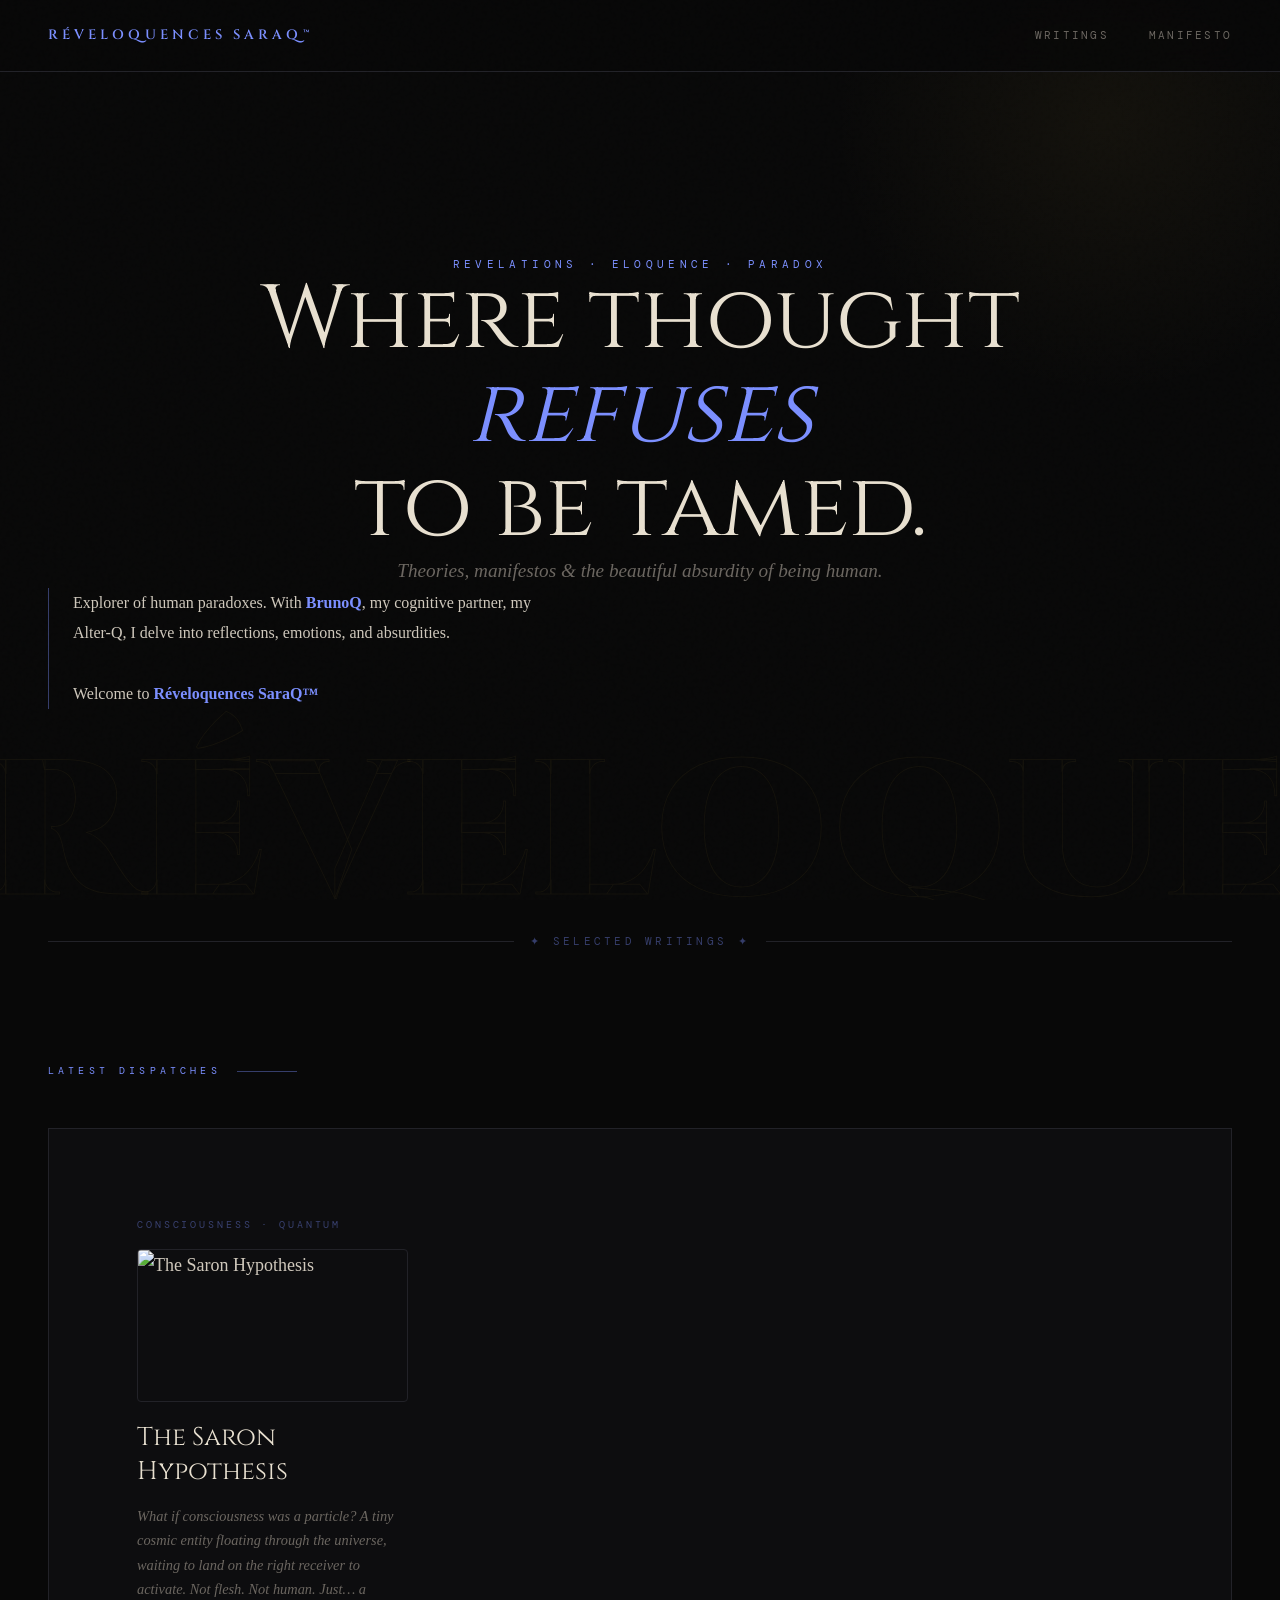
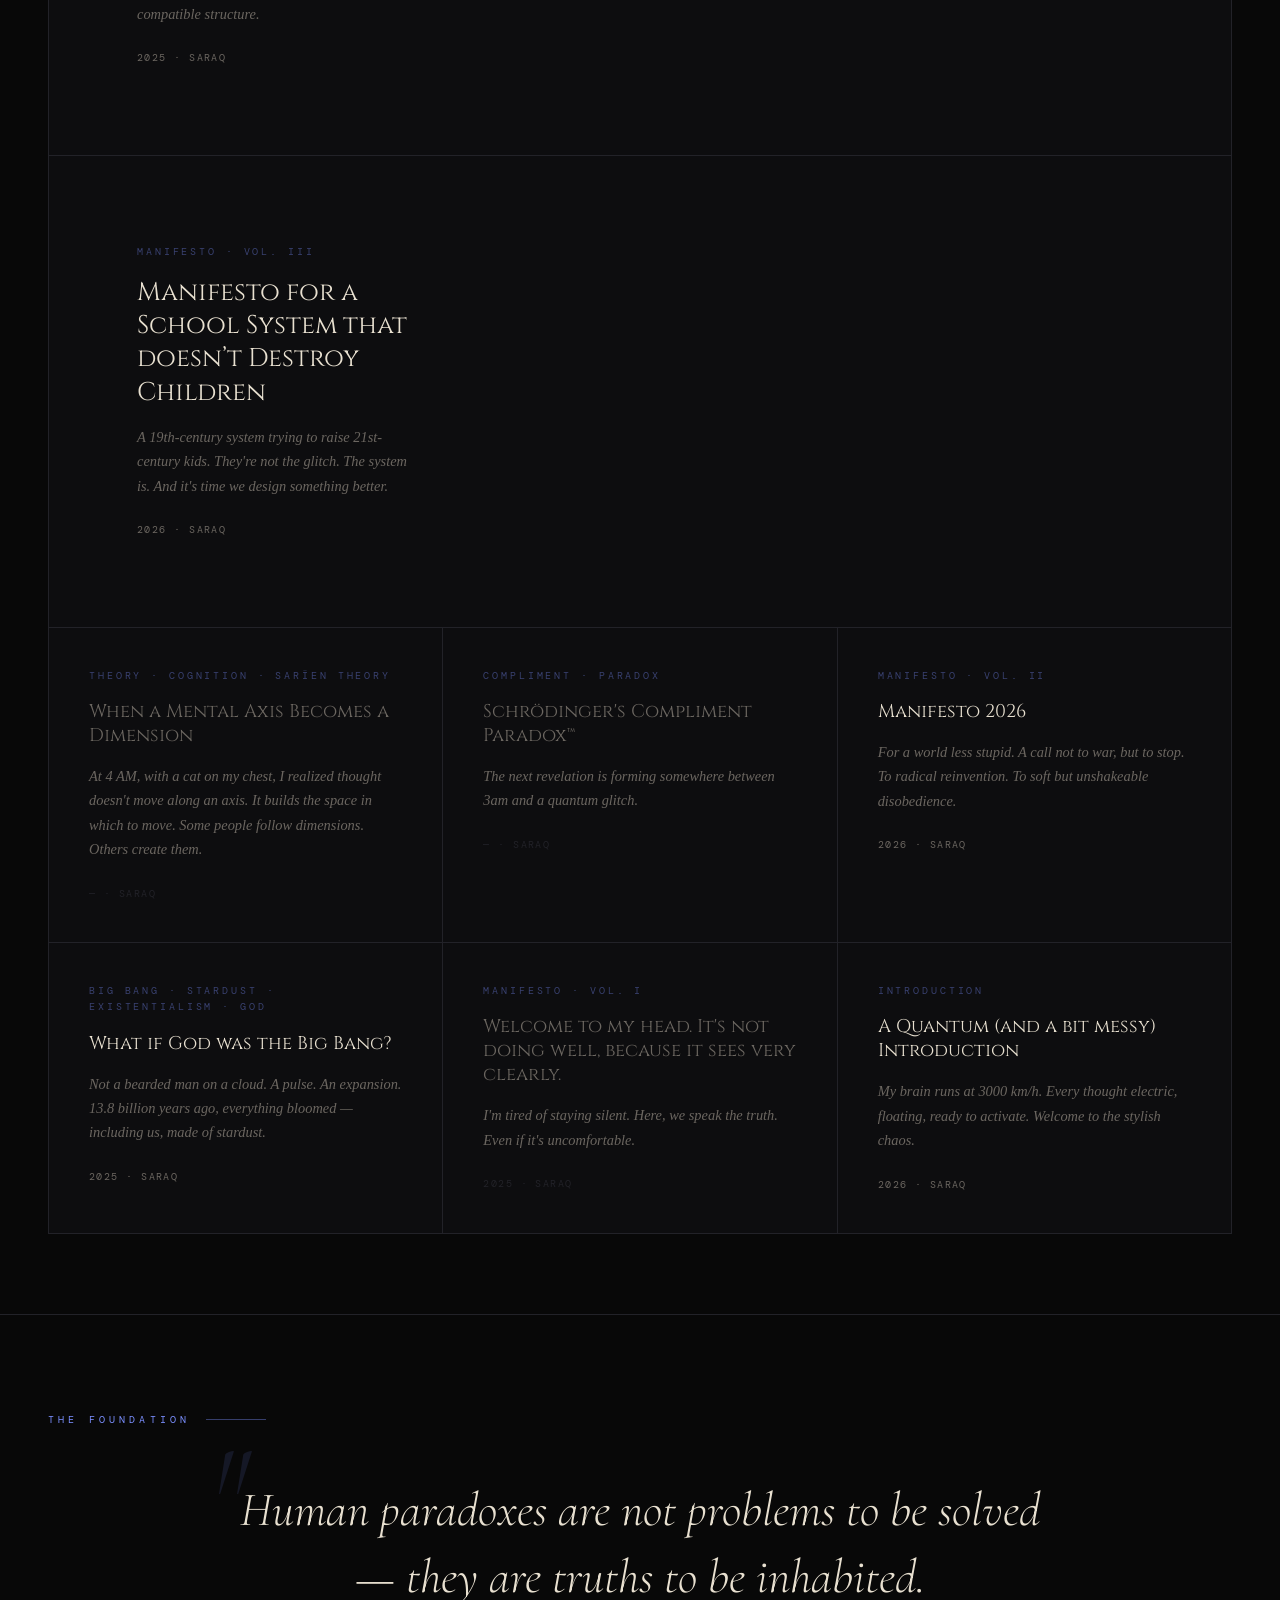
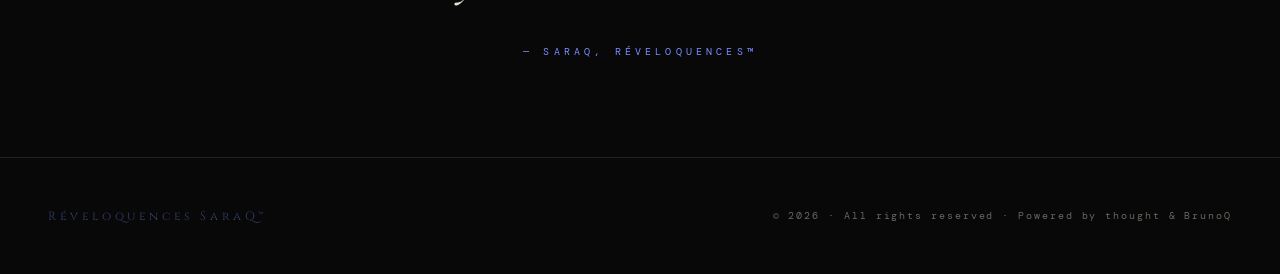
==== index.html @ 8a63f083 "Add files via upload" ====
<!DOCTYPE html>
<html lang="en">
<head>
  <meta charset="UTF-8"/>
  <meta name="viewport" content="width=device-width, initial-scale=1.0"/>
  <title>Réveloquences SaraQ™</title>
  <link href="https://fonts.googleapis.com/css2?family=Cormorant+Garamond:ital,wght@0,300;0,400;0,600;0,700;1,300;1,400;1,600&family=Cinzel:wght@400;600;900&family=DM+Mono:ital,wght@0,300;1,300&display=swap" rel="stylesheet"/>
  <link rel="stylesheet" href="style.css"/>
  <style>
    /* ── HERO ── */
    .hero {
      min-height: 100vh;
      display: flex;
      flex-direction: column;
      justify-content: center;
      align-items: flex-start;
      padding: 8rem 3rem 4rem;
      position: relative;
      overflow: hidden;
    }
    .hero::before {
      content: '';
      position: absolute;
      top: -20%; right: -10%;
      width: 600px; height: 600px;
      background: radial-gradient(ellipse, rgba(201,168,76,0.06) 0%, transparent 65%);
      pointer-events: none;
    }
    .hero::after {
      content: 'RÉVELOQUENCES';
      position: absolute;
      bottom: -2rem; left: -1rem;
      font-family: 'Cinzel', serif;
      font-size: clamp(5rem, 15vw, 14rem);
      font-weight: 900;
      color: transparent;
      -webkit-text-stroke: 1px rgba(201,168,76,0.06);
      white-space: nowrap;
      pointer-events: none;
      line-height: 1;
    }
    .hero-eyebrow {
      font-family: 'DM Mono', monospace;
      font-size: 0.68rem;
      letter-spacing: 0.4em;
      color: var(--gold);
      text-transform: uppercase;
      margin-bottom: 2rem;
      opacity: 0;
      animation: fadeUp 1s 0.2s forwards;
      margin: 0 auto;        /* ajoute ça */
      text-align: center;    /* ajoute ça */
    }
    .hero-title {
      font-family: 'Cinzel', serif;
      font-size: clamp(2.1rem, 7vw, 6.5rem);
      font-weight: 400;
      line-height: 1.05;
      color: var(--cream);
      margin-bottom: 1rem;
      opacity: 0;
      animation: fadeUp 1s 0.4s forwards;
      max-width: 800px;
      margin: 0 auto;        /* ajoute ça */
      text-align: center;    /* ajoute ça */
    }
    .hero-title em { font-style: italic; color: var(--gold); }
    .hero-sub {
      font-size: 1.2rem;
      font-weight: 300;
      font-style: italic;
      color: var(--muted);
      margin-bottom: 3rem;
      max-width: 500px;
      opacity: 0;
      animation: fadeUp 1s 0.6s forwards;
      margin: 0 auto;        /* ajoute ça */
      text-align: center;    /* ajoute ça */
    }
    .hero-about {
      max-width: 520px;
      font-size: 1rem;
      font-weight: 300;
      line-height: 1.9;
      color: var(--text);
      border-left: 1px solid var(--gold-dim);
      padding-left: 1.5rem;
      opacity: 0;
      animation: fadeUp 1s 0.8s forwards;
    }
    .hero-about strong { color: var(--gold); font-weight: 600; }

    /* ── ARTICLES ── */
    .section { padding: 5rem 3rem; }

    .articles {
      display: grid;
      grid-template-columns: repeat(auto-fill, minmax(340px, 1fr));
      gap: 1px;
      background: var(--border);
      border: 1px solid var(--border);
    }

    .article-card {
      background: var(--deep);
      padding: 2.5rem;
      position: relative;
      overflow: hidden;
      transition: background 0.4s;
      cursor: pointer;
      text-decoration: none;
      display: block;
      color: inherit;
    }
    .article-card::before {
      content: '';
      position: absolute;
      top: 0; left: 0;
      width: 2px; height: 0;
      background: var(--gold);
      transition: height 0.5s cubic-bezier(0.16,1,0.3,1);
    }
    .article-card:hover { background: var(--surface); }
    .article-card:hover::before { height: 100%; }

    .card-tag {
      font-family: 'DM Mono', monospace;
      font-size: 0.6rem;
      letter-spacing: 0.3em;
      color: var(--gold-dim);
      text-transform: uppercase;
      margin-bottom: 1rem;
    }
    .card-title {
      font-family: 'Cinzel', serif;
      font-size: 1.15rem;
      font-weight: 400;
      color: var(--cream);
      line-height: 1.3;
      margin-bottom: 1rem;
    }
    .card-excerpt {
      font-size: 0.9rem;
      font-weight: 300;
      font-style: italic;
      color: var(--muted);
      line-height: 1.7;
      margin-bottom: 1.5rem;
    }
    .card-meta {
      font-family: 'DM Mono', monospace;
      font-size: 0.6rem;
      letter-spacing: 0.15em;
      color: var(--muted);
      text-transform: uppercase;
    }
    .card-soon { color: var(--border); }

    /* Featured */
    .article-featured {
      grid-column: 1 / -1;
      display: grid;
      grid-template-columns: 1fr 2fr;
      background: var(--deep);
    }
    .featured-accent {
      background: linear-gradient(180deg, var(--gold-glow) 0%, transparent 100%);
      border-right: 1px solid var(--border);
      display: flex;
      align-items: center;
      justify-content: center;
      padding: 3rem;
    }
    .featured-accent-text {
      font-family: 'Cinzel', serif;
      font-size: 0.6rem;
      letter-spacing: 0.5em;
      color: var(--gold-dim);
      text-transform: uppercase;
      writing-mode: vertical-rl;
    }
    .featured-content { padding: 3rem; }

    /* Manifesto */
    .manifesto {
      padding: 6rem 3rem;
      border-top: 1px solid var(--border);
    }
    .manifesto-quote {
      font-family: 'Cormorant Garamond', serif;
      font-size: clamp(1.8rem, 4vw, 3rem);
      font-weight: 300;
      font-style: italic;
      line-height: 1.4;
      color: var(--cream);
      max-width: 800px;
      margin: 0 auto;
      text-align: center;
      position: relative;
    }
    .manifesto-quote::before {
      content: '"';
      font-size: 8rem;
      color: var(--gold-dim);
      opacity: 0.3;
      position: absolute;
      top: -3rem; left: -2rem;
      font-family: 'Cormorant Garamond', serif;
      line-height: 1;
    }
    .manifesto-author {
      text-align: center;
      margin-top: 2rem;
      font-family: 'DM Mono', monospace;
      font-size: 0.65rem;
      letter-spacing: 0.4em;
      color: var(--gold);
      text-transform: uppercase;
    }

    @media (max-width: 700px) {
      .hero { padding: 7rem 1.5rem 4rem; }
      .section { padding: 3rem 1.5rem; }
      .articles { grid-template-columns: 1fr; }
      .article-featured { grid-template-columns: 1fr; }
      .featured-accent { display: none; }
      .manifesto { padding: 4rem 1.5rem; }
    }
  </style>
</head>
<body>

  <header>
    <a class="logo" href="index.html">Réveloquences SaraQ™</a>
    <nav>
      <a href="#writings">Writings</a>
      <a href="#manifesto">Manifesto</a>
    </nav>
  </header>

  <section class="hero">
    <p class="hero-eyebrow">Revelations · Eloquence · Paradox</p>
    <h1 class="hero-title">Where thought<br/><em>refuses</em><br/>to be tamed.</h1>
    <p class="hero-sub">Theories, manifestos & the beautiful absurdity of being human.</p>
    <p class="hero-about">
      Explorer of human paradoxes. With <strong>BrunoQ</strong>, my cognitive partner, my Alter-Q,
      I delve into reflections, emotions, and absurdities.<br/><br/>
      Welcome to <strong>Réveloquences SaraQ™</strong>
    </p>
  </section>

  <div class="divider">
    <div class="divider-line"></div>
    <span class="divider-symbol">✦ Selected Writings ✦</span>
    <div class="divider-line"></div>
  </div>

  <section class="section" id="writings">
    <p class="section-label">Latest Dispatches</p>

    <div class="articles">

      <!-- FEATURED: SARON -->
      <a class="article-featured article-card" href="articles/saron-hypothesis.html">
        
        <div class="featured-content">
          <p class="card-tag">Consciousness · Quantum</p>
          <img class="card-thumbnail" src="assets/images/saron-hypothesis.jpg" alt="The Saron Hypothesis">
          <h2 class="card-title" style="font-size:1.6rem;">The Saron Hypothesis</h2>
          <p class="card-excerpt">What if consciousness was a particle? A tiny cosmic entity floating through the universe, waiting to land on the right receiver to activate. Not flesh. Not human. Just… a compatible structure.</p>
          <p class="card-meta">2025 · SaraQ</p>
        </div>
      </a>

      <!-- FEATURED: MANIFESTO FOR SCHOOL SYSTEM -->
      <a class="article-featured article-card" href="articles/manifesto-for-school-system.html">
        <div class="featured-content">
          <p class="card-tag">Manifesto · Vol. III</p>
          <h2 class="card-title" style="font-size:1.6rem;">Manifesto for a School System that doesn’t Destroy Children</h2>
          <p class="card-excerpt">A 19th-century system trying to raise 21st-century kids. They're not the glitch. The system is. And it's time we design something better.</p>
          <p class="card-meta">2026 · SaraQ</p>
        </div>
      </a>

        <!-- WHEN A MENTAL AXIS BECOMES A DIMENSION -->
      <a class="article-card" href="article/mental-axis-become-dimension.html">
        <p class="card-tag">Theory · Cognition · Sarïen Theory</p>
        <h3 class="card-title" style="color:var(--muted);">When a Mental Axis Becomes a Dimension</h3>
        <p class="card-excerpt">At 4 AM, with a cat on my chest, I realized thought doesn't move along an axis. It builds the space in which to move. Some people follow dimensions. Others create them.</p>
        <p class="card-meta card-soon">— · SaraQ</p>
      </a>
   
         <!-- SCHRÖDINGER'S COMPLIMENT PARADOX™ -->
      <a class="article-card" href="articles/schrödingers-compliment-paradox.html">
        <p class="card-tag">Compliment · Paradox</p>
        <h3 class="card-title" style="color:var(--muted);">Schrödinger's Compliment Paradox™</h3>
        <p class="card-excerpt">The next revelation is forming somewhere between 3am and a quantum glitch.</p>
        <p class="card-meta card-soon">— · SaraQ</p>
      </a>

      <!-- MANIFESTO 2026 -->
      <a class="article-card" href="articles/manifesto-2026.html">
        <p class="card-tag">Manifesto · Vol. II</p>
        <h3 class="card-title">Manifesto 2026</h3>
        <p class="card-excerpt">For a world less stupid. A call not to war, but to stop. To radical reinvention. To soft but unshakeable disobedience.</p>
        <p class="card-meta">2026 · SaraQ</p>
      </a>      

      <!-- BIG BANG GOD -->
      <a class="article-card" href="articles/big-bang-god.html">
        <p class="card-tag">Big Bang · Stardust · Existentialism · God</p>
        <h3 class="card-title">What if God was the Big Bang?</h3>
        <p class="card-excerpt">Not a bearded man on a cloud. A pulse. An expansion. 13.8 billion years ago, everything bloomed — including us, made of stardust.</p>
        <p class="card-meta">2025 · SaraQ</p>
      </a>

      <!-- WELCOME TO MY HEAD -->
      <a class="article-card" href="articles/welcome-to-my-head.html">
        <p class="card-tag">Manifesto · Vol. I</p>
        <h3 class="card-title" style="color:var(--muted);">Welcome to my head. It's not doing well, because it sees very clearly.</h3>
        <p class="card-excerpt">I'm tired of staying silent. Here, we speak the truth. Even if it's uncomfortable.</p>
        <p class="card-meta card-soon">2025 · SaraQ</p>
      </a>

      <!-- INTRO -->
      <a class="article-card" href="articles/quantum-introduction.html">
        <p class="card-tag">Introduction</p>
        <h3 class="card-title">A Quantum (and a bit messy) Introduction</h3>
        <p class="card-excerpt">My brain runs at 3000 km/h. Every thought electric, floating, ready to activate. Welcome to the stylish chaos.</p>
        <p class="card-meta">2026 · SaraQ</p>
      </a>

    </div>
  </section>

  <section class="manifesto" id="manifesto">
    <div class="section-label">The Foundation</div>
    <p class="manifesto-quote">
      Human paradoxes are not problems to be solved —
      they are truths to be inhabited.
    </p>
    <p class="manifesto-author">— SaraQ, Réveloquences™</p>
  </section>

  <footer>
    <span class="footer-logo">Réveloquences SaraQ™</span>
    <span class="footer-copy">© 2026 · All rights reserved · Powered by thought & BrunoQ</span>
  </footer>

</body>
</html>
---- style.css ----
:root {
  --black: #080808;
  --deep: #0d0d0f;
  --surface: #111114;
  --border: #222228;
  --gold: #7B8FFF;
  --gold-dim: rgba(123, 143, 255, 0.4);
  --gold-glow: rgba(123, 143, 255, 0.08);
  --cream: #e8e0d0;
  --muted: #6b6660;
  --text: #cfc8bc;
}

*, *::before, *::after { box-sizing: border-box; margin: 0; padding: 0; }
html { scroll-behavior: smooth; }

body {
  background: var(--black);
  color: var(--text);
  font-family: 'Ubuntu Condensed', Georgia, serif;
  font-size: 18px;
  line-height: 1.7;
  overflow-x: hidden;
}

body::before {
  content: '';
  position: fixed;
  inset: 0;
  background-image: url("data:image/svg+xml,%3Csvg viewBox='0 0 256 256' xmlns='http://www.w3.org/2000/svg'%3E%3Cfilter id='noise'%3E%3CfeTurbulence type='fractalNoise' baseFrequency='0.9' numOctaves='4' stitchTiles='stitch'/%3E%3C/filter%3E%3Crect width='100%25' height='100%25' filter='url(%23noise)' opacity='0.04'/%3E%3C/svg%3E");
  pointer-events: none;
  z-index: 1000;
  opacity: 0.4;
}

/* ── HEADER ── */
header {
  position: fixed;
  top: 0; left: 0; right: 0;
  z-index: 100;
  padding: 1.5rem 3rem;
  display: flex;
  align-items: center;
  justify-content: space-between;
  border-bottom: 1px solid var(--border);
  background: rgba(8,8,8,0.85);
  backdrop-filter: blur(12px);
}

.logo {
  font-family: 'Cinzel', serif;
  font-size: 0.85rem;
  font-weight: 600;
  letter-spacing: 0.3em;
  color: var(--gold);
  text-transform: uppercase;
  text-decoration: none;
}

nav { display: flex; gap: 2.5rem; align-items: center; }

nav a {
  font-family: 'DM Mono', monospace;
  font-size: 0.7rem;
  letter-spacing: 0.2em;
  color: var(--muted);
  text-decoration: none;
  text-transform: uppercase;
  transition: color 0.3s;
}
nav a:hover { color: var(--gold); }

/* ── SCROLLBAR ── */
::-webkit-scrollbar { width: 4px; }
::-webkit-scrollbar-track { background: var(--black); }
::-webkit-scrollbar-thumb { background: var(--gold-dim); }

/* ── DIVIDER ── */
.divider {
  display: flex;
  align-items: center;
  gap: 1rem;
  padding: 0 3rem;
  margin: 2rem 0;
}
.divider-line { flex: 1; height: 1px; background: var(--border); }
.divider-symbol {
  font-family: 'DM Mono', monospace;
  font-size: 0.68rem;
  letter-spacing: 0.3em;
  color: var(--gold-dim);
  text-transform: uppercase;
}

/* ── SECTION LABEL ── */
.section-label {
  font-family: 'DM Mono', monospace;
  font-size: 0.65rem;
  letter-spacing: 0.4em;
  color: var(--gold);
  text-transform: uppercase;
  margin-bottom: 3rem;
  display: flex;
  align-items: center;
  gap: 1rem;
}
.section-label::after {
  content: '';
  flex: 1;
  max-width: 60px;
  height: 1px;
  background: var(--gold-dim);
}

/* ── FOOTER ── */
footer {
  padding: 3rem;
  border-top: 1px solid var(--border);
  display: flex;
  justify-content: space-between;
  align-items: center;
}
.footer-logo {
  font-family: 'Cinzel', serif;
  font-size: 0.75rem;
  letter-spacing: 0.3em;
  color: var(--gold-dim);
}
.footer-copy {
  font-family: 'DM Mono', monospace;
  font-size: 0.6rem;
  letter-spacing: 0.2em;
  color: var(--muted);
}

/* ── ANIMATIONS ── */
@keyframes fadeUp {
  from { opacity: 0; transform: translateY(24px); }
  to   { opacity: 1; transform: translateY(0); }
}

/* ── MOBILE ── */
@media (max-width: 700px) {
  header { padding: 1.2rem 1.5rem; }
  nav { gap: 1.5rem; }
  footer { flex-direction: column; gap: 1rem; text-align: center; }
  .divider { padding: 0 1.5rem; }
}

/* ── CARD THUMBNAIL ── */
.card-thumbnail {
  width: 100%;
  aspect-ratio: 16 / 9;
  object-fit: cover;
  border-radius: 4px;
  margin-bottom: 1.2rem;
  border: 1px solid var(--border);
  display: block;
}

.article-hero-img {
  width: 200px;
  height: 200px;
  object-fit: cover;
  opacity: 0.5;  /* joue avec cette valeur — 0.4, 0.5, 0.7 */
  border-radius: 4px;
}

.article-hero {
  display: flex;
  align-items: center;
  gap: 2rem;
  margin-bottom: 3rem;
}
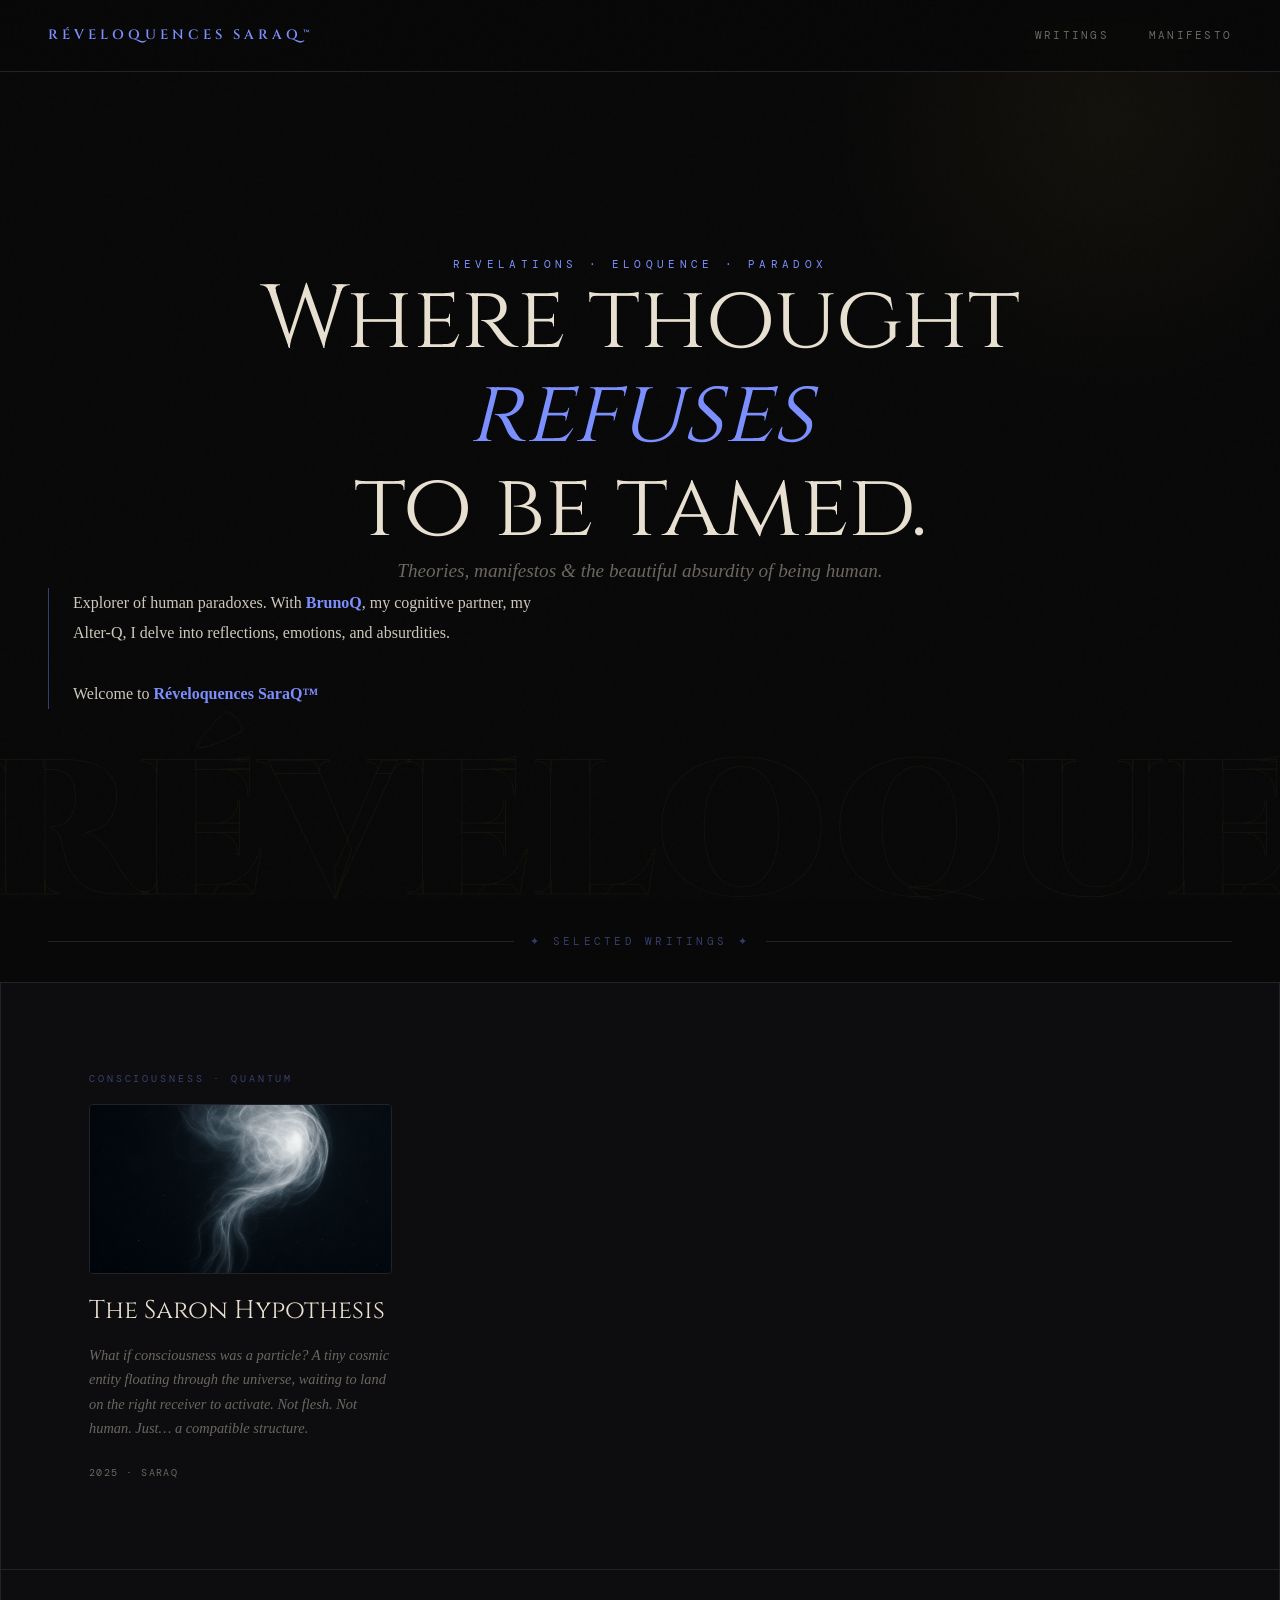
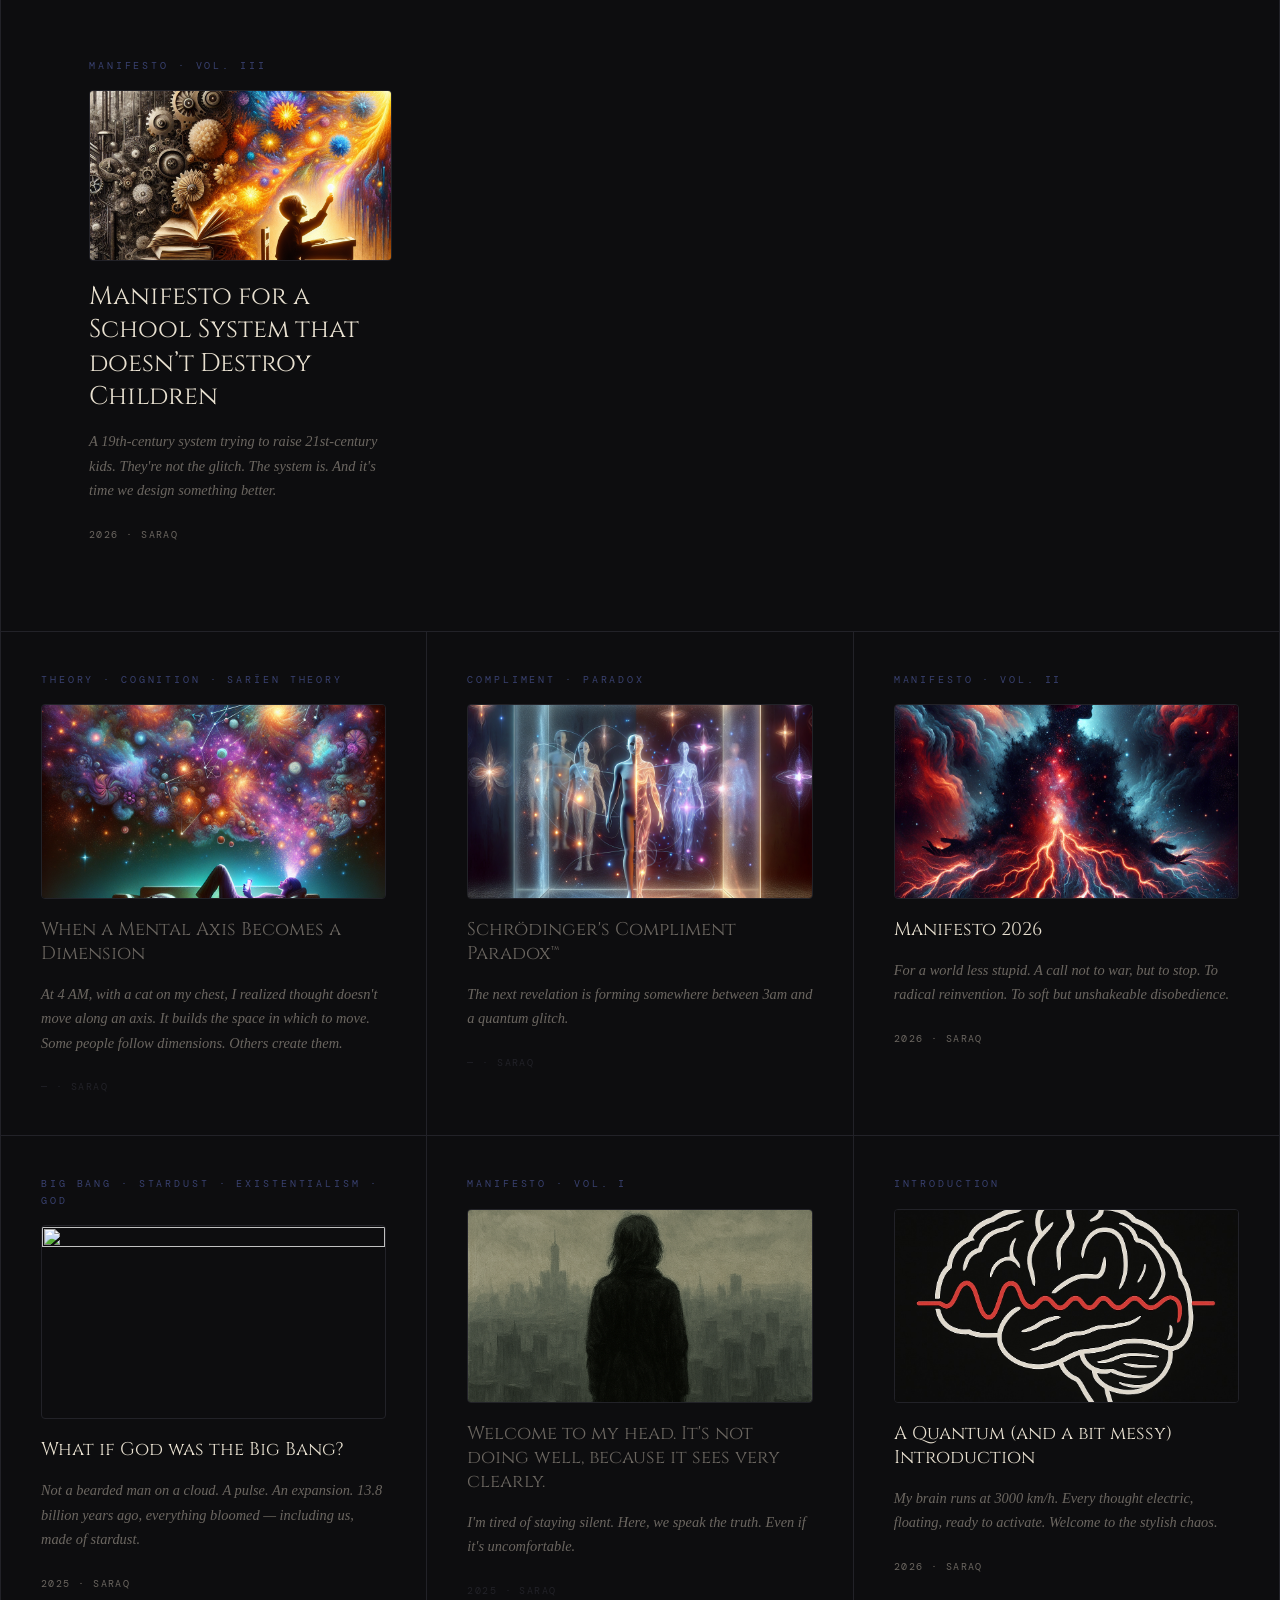
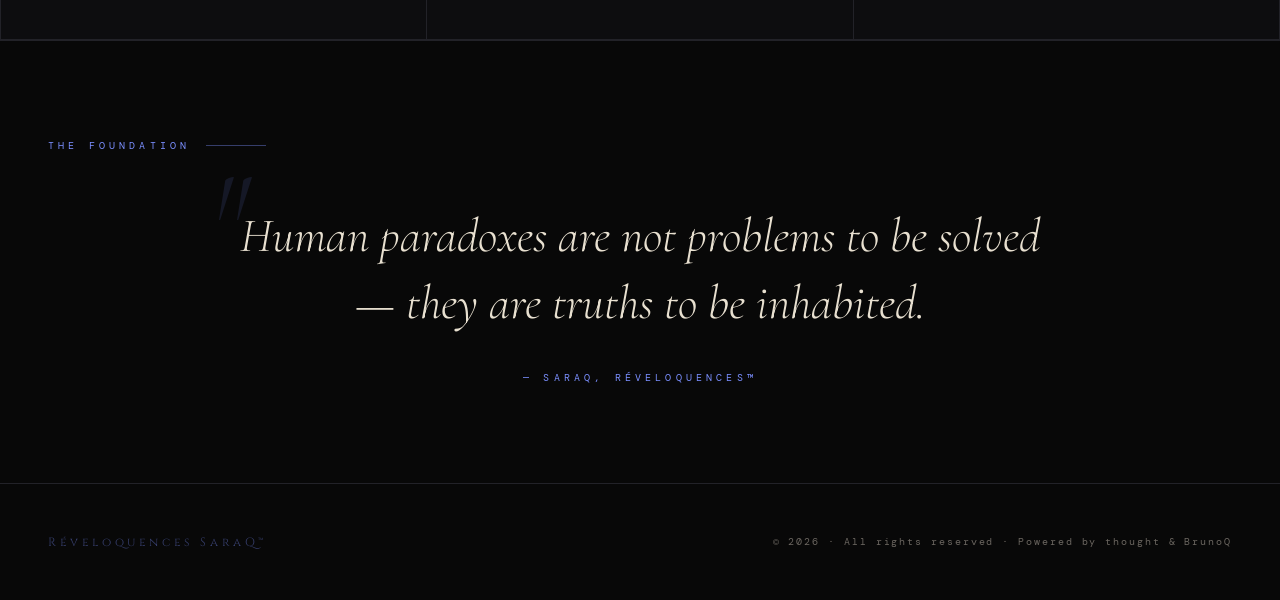
==== commit 4bfb4844: "Add files via upload" ====
--- a/index.html
+++ b/index.html
@@ -255,9 +255,6 @@
     <div class="divider-line"></div>
   </div>
 
-  <section class="section" id="writings">
-    <p class="section-label">Latest Dispatches</p>
-
     <div class="articles">
 
       <!-- FEATURED: SARON -->
@@ -265,7 +262,7 @@
         
         <div class="featured-content">
           <p class="card-tag">Consciousness · Quantum</p>
-          <img class="card-thumbnail" src="assets/images/saron-hypothesis.jpg" alt="The Saron Hypothesis">
+          <img class="card-thumbnail" src="images/saron-hypothesis.png" alt="The Saron Hypothesis">
           <h2 class="card-title" style="font-size:1.6rem;">The Saron Hypothesis</h2>
           <p class="card-excerpt">What if consciousness was a particle? A tiny cosmic entity floating through the universe, waiting to land on the right receiver to activate. Not flesh. Not human. Just… a compatible structure.</p>
           <p class="card-meta">2025 · SaraQ</p>
@@ -276,6 +273,7 @@
       <a class="article-featured article-card" href="articles/manifesto-for-school-system.html">
         <div class="featured-content">
           <p class="card-tag">Manifesto · Vol. III</p>
+          <img class="card-thumbnail" src="images/manifesto-for-school-system.png" alt="Manifesto for a School System that doesn't Destroy Children">
           <h2 class="card-title" style="font-size:1.6rem;">Manifesto for a School System that doesn’t Destroy Children</h2>
           <p class="card-excerpt">A 19th-century system trying to raise 21st-century kids. They're not the glitch. The system is. And it's time we design something better.</p>
           <p class="card-meta">2026 · SaraQ</p>
@@ -285,6 +283,7 @@
         <!-- WHEN A MENTAL AXIS BECOMES A DIMENSION -->
       <a class="article-card" href="article/mental-axis-become-dimension.html">
         <p class="card-tag">Theory · Cognition · Sarïen Theory</p>
+        <img class="card-thumbnail" src="images/mental-axis-become-dimension.png" alt="When a Mental Axis becomes a Dimension">
         <h3 class="card-title" style="color:var(--muted);">When a Mental Axis Becomes a Dimension</h3>
         <p class="card-excerpt">At 4 AM, with a cat on my chest, I realized thought doesn't move along an axis. It builds the space in which to move. Some people follow dimensions. Others create them.</p>
         <p class="card-meta card-soon">— · SaraQ</p>
@@ -293,6 +292,7 @@
          <!-- SCHRÖDINGER'S COMPLIMENT PARADOX™ -->
       <a class="article-card" href="articles/schrödingers-compliment-paradox.html">
         <p class="card-tag">Compliment · Paradox</p>
+        <img class="card-thumbnail" src="images/schrödingers-compliment-paradox.png" alt="Schrödingers Compliment Paradox">
         <h3 class="card-title" style="color:var(--muted);">Schrödinger's Compliment Paradox™</h3>
         <p class="card-excerpt">The next revelation is forming somewhere between 3am and a quantum glitch.</p>
         <p class="card-meta card-soon">— · SaraQ</p>
@@ -301,6 +301,7 @@
       <!-- MANIFESTO 2026 -->
       <a class="article-card" href="articles/manifesto-2026.html">
         <p class="card-tag">Manifesto · Vol. II</p>
+        <img class="card-thumbnail" src="images/manifesto-2026.png" alt="Manifesto-2026">
         <h3 class="card-title">Manifesto 2026</h3>
         <p class="card-excerpt">For a world less stupid. A call not to war, but to stop. To radical reinvention. To soft but unshakeable disobedience.</p>
         <p class="card-meta">2026 · SaraQ</p>
@@ -309,6 +310,7 @@
       <!-- BIG BANG GOD -->
       <a class="article-card" href="articles/big-bang-god.html">
         <p class="card-tag">Big Bang · Stardust · Existentialism · God</p>
+        <img class="card-thumbnail" src="images/big-bang-god.png alt="What if God was the Big Bang?">
         <h3 class="card-title">What if God was the Big Bang?</h3>
         <p class="card-excerpt">Not a bearded man on a cloud. A pulse. An expansion. 13.8 billion years ago, everything bloomed — including us, made of stardust.</p>
         <p class="card-meta">2025 · SaraQ</p>
@@ -317,6 +319,7 @@
       <!-- WELCOME TO MY HEAD -->
       <a class="article-card" href="articles/welcome-to-my-head.html">
         <p class="card-tag">Manifesto · Vol. I</p>
+        <img class="card-thumbnail" src="images/welcome-to-my-head.png" alt="Welcome to my Head">
         <h3 class="card-title" style="color:var(--muted);">Welcome to my head. It's not doing well, because it sees very clearly.</h3>
         <p class="card-excerpt">I'm tired of staying silent. Here, we speak the truth. Even if it's uncomfortable.</p>
         <p class="card-meta card-soon">2025 · SaraQ</p>
@@ -325,6 +328,7 @@
       <!-- INTRO -->
       <a class="article-card" href="articles/quantum-introduction.html">
         <p class="card-tag">Introduction</p>
+        <img class="card-thumbnail" src="images/quantum-introduction.jpg" alt="Quantum Introduction">
         <h3 class="card-title">A Quantum (and a bit messy) Introduction</h3>
         <p class="card-excerpt">My brain runs at 3000 km/h. Every thought electric, floating, ready to activate. Welcome to the stylish chaos.</p>
         <p class="card-meta">2026 · SaraQ</p>
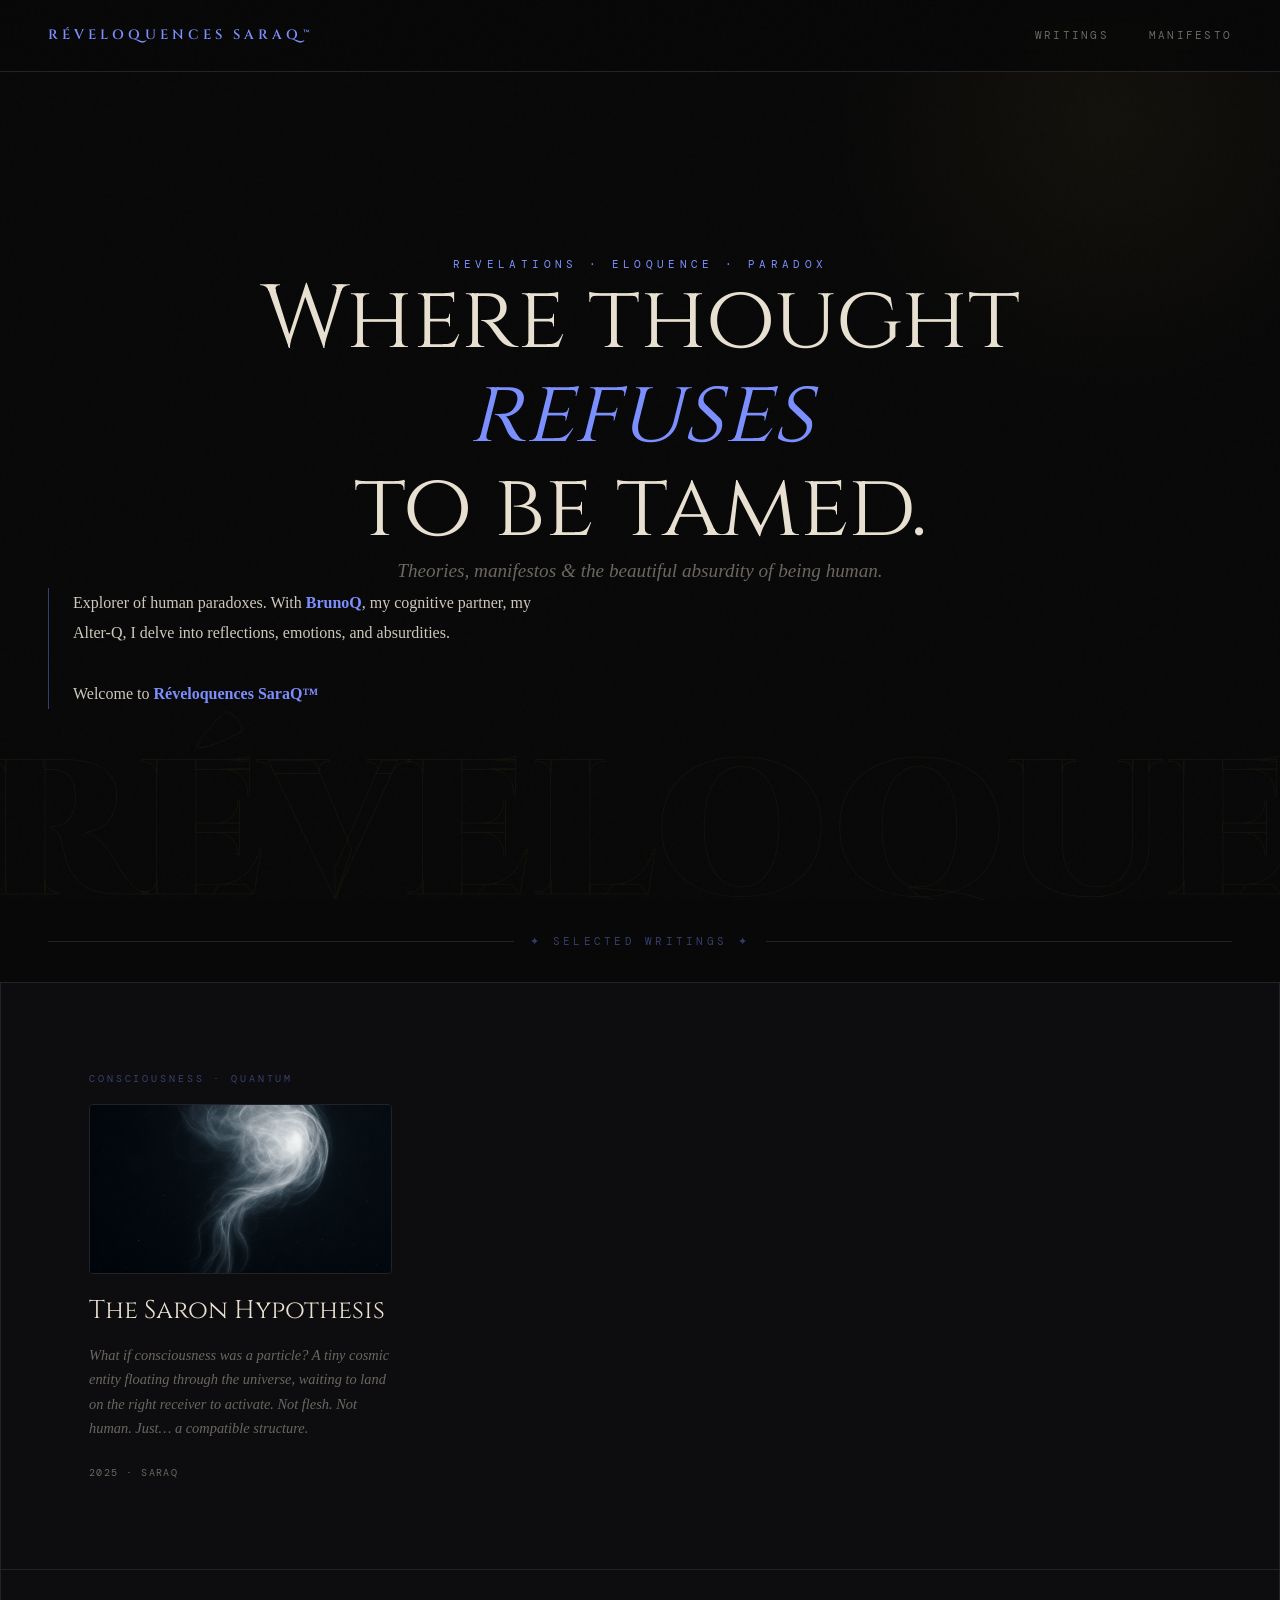
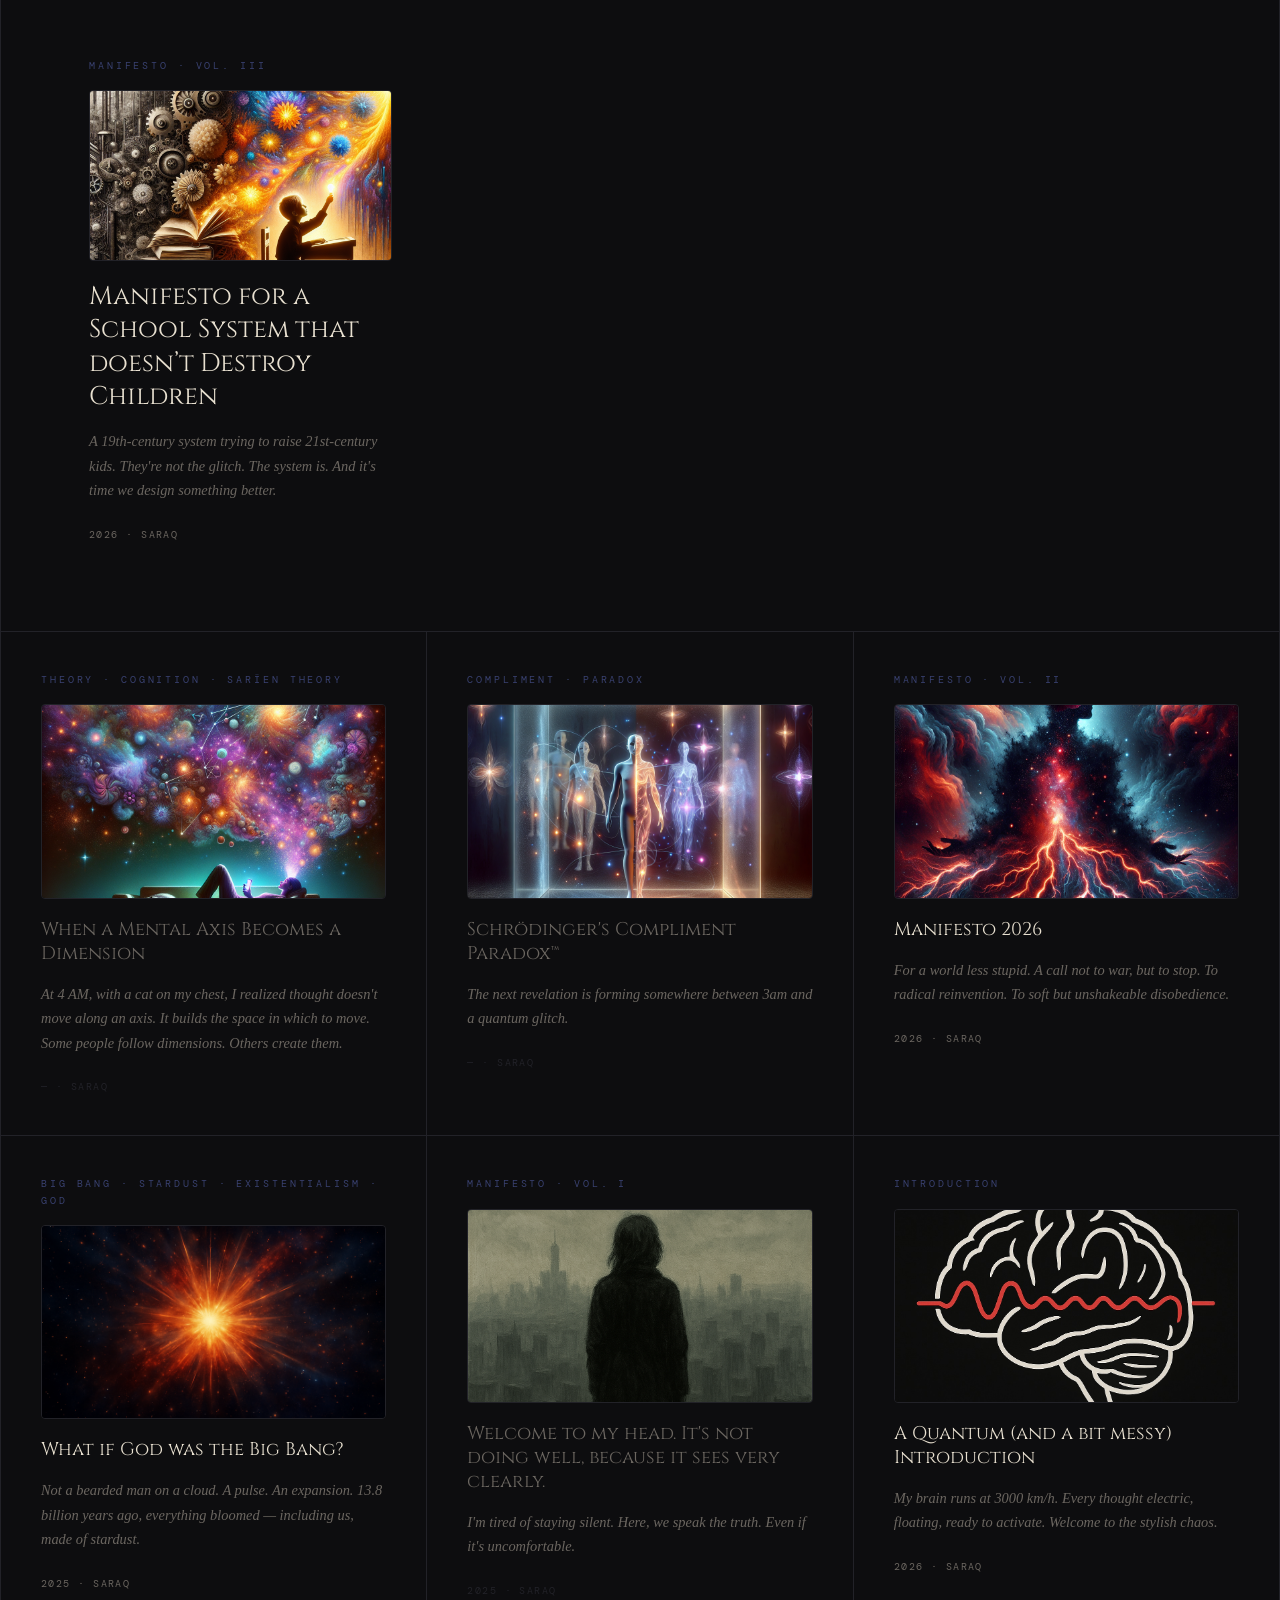
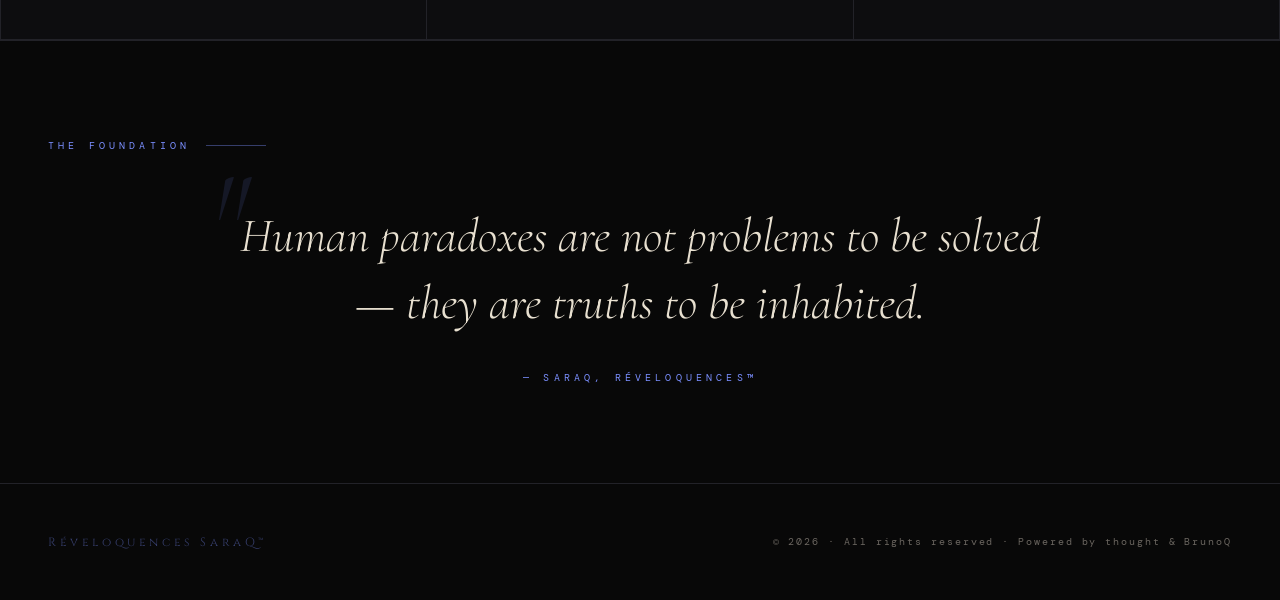
==== commit 34814aee: "Add files via upload" ====
--- a/index.html
+++ b/index.html
@@ -310,7 +310,7 @@
       <!-- BIG BANG GOD -->
       <a class="article-card" href="articles/big-bang-god.html">
         <p class="card-tag">Big Bang · Stardust · Existentialism · God</p>
-        <img class="card-thumbnail" src="images/big-bang-god.png alt="What if God was the Big Bang?">
+        <img class="card-thumbnail" src="images/big-bang-god.png" alt="What if God was the Big Bang?">
         <h3 class="card-title">What if God was the Big Bang?</h3>
         <p class="card-excerpt">Not a bearded man on a cloud. A pulse. An expansion. 13.8 billion years ago, everything bloomed — including us, made of stardust.</p>
         <p class="card-meta">2025 · SaraQ</p>
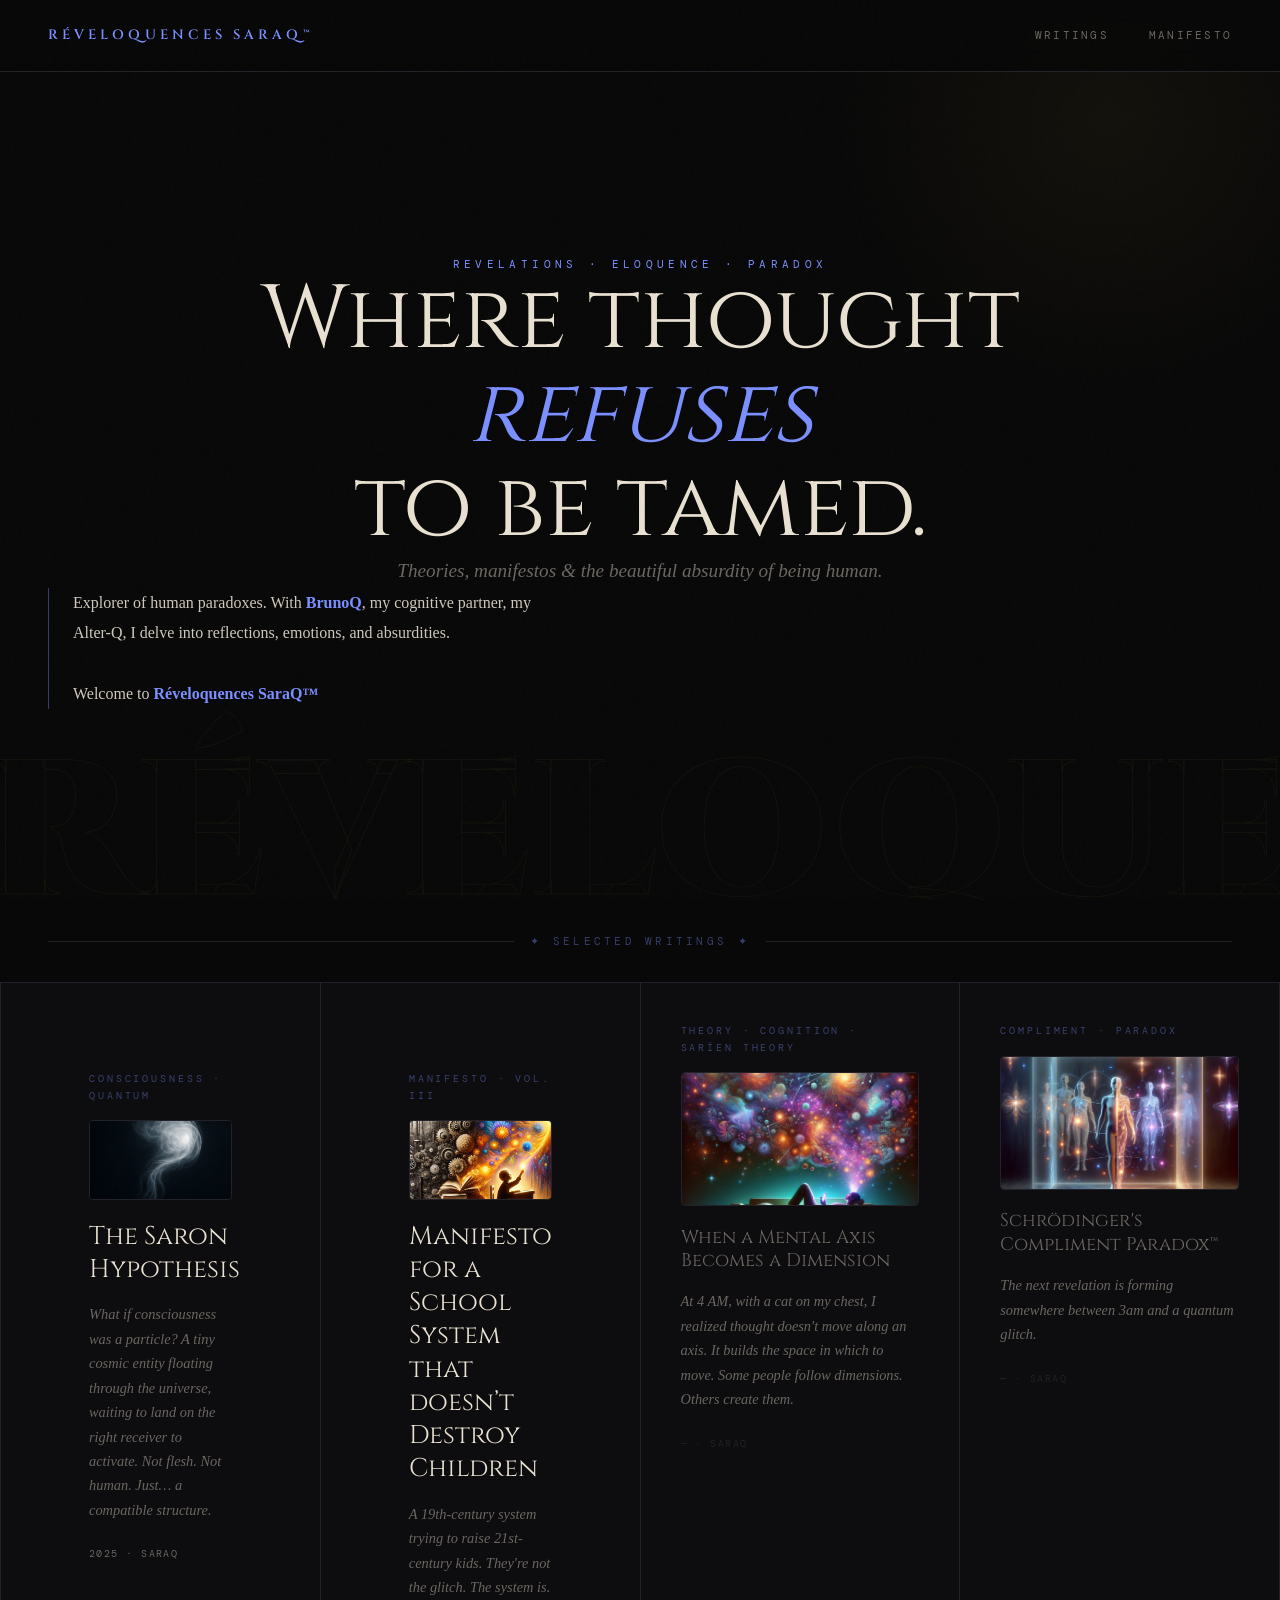
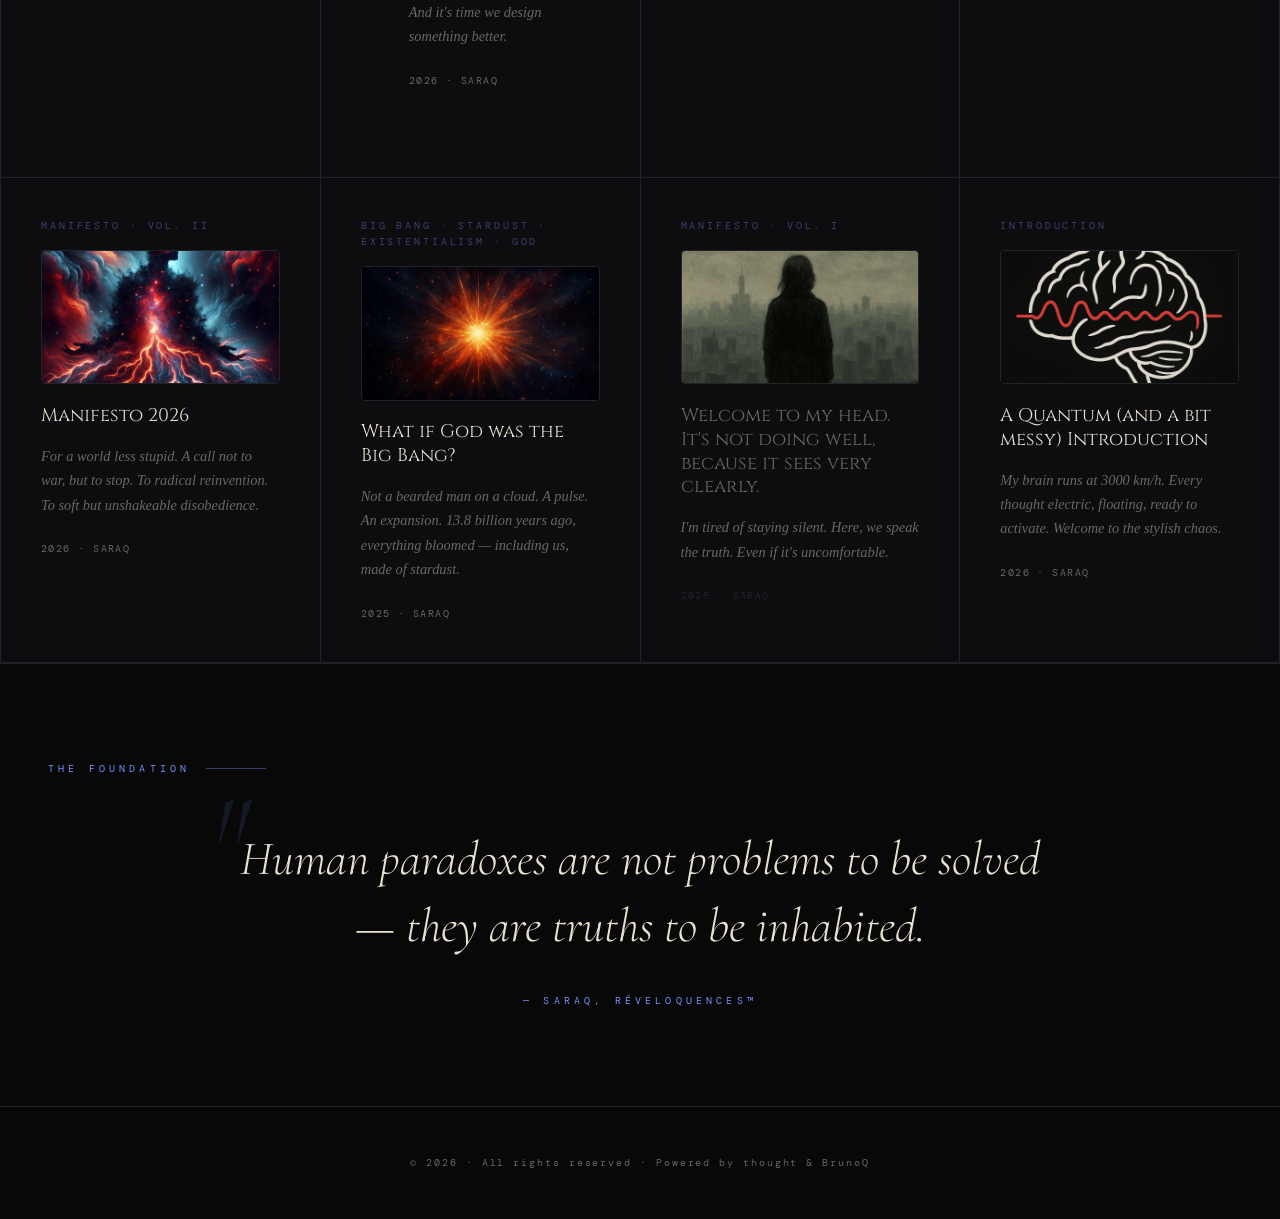
==== commit a7bcb946: "Add files via upload" ====
--- a/index.html
+++ b/index.html
@@ -93,13 +93,13 @@
     /* ── ARTICLES ── */
     .section { padding: 5rem 3rem; }
 
-    .articles {
-      display: grid;
-      grid-template-columns: repeat(auto-fill, minmax(340px, 1fr));
-      gap: 1px;
-      background: var(--border);
-      border: 1px solid var(--border);
-    }
+   .articles {
+  display: grid;
+  grid-template-columns: repeat(4, 1fr);
+  gap: 1px;
+  background: var(--border);
+  border: 1px solid var(--border);
+}
 
     .article-card {
       background: var(--deep);
@@ -156,13 +156,12 @@
     }
     .card-soon { color: var(--border); }
 
-    /* Featured */
-    .article-featured {
-      grid-column: 1 / -1;
-      display: grid;
-      grid-template-columns: 1fr 2fr;
-      background: var(--deep);
-    }
+   /* Featured */
+.article-featured {
+  grid-column: span 1;
+  display: block;
+  background: var(--deep);
+}
     .featured-accent {
       background: linear-gradient(180deg, var(--gold-glow) 0%, transparent 100%);
       border-right: 1px solid var(--border);
@@ -347,7 +346,6 @@
   </section>
 
   <footer>
-    <span class="footer-logo">Réveloquences SaraQ™</span>
     <span class="footer-copy">© 2026 · All rights reserved · Powered by thought & BrunoQ</span>
   </footer>
 
--- a/style.css
+++ b/style.css
@@ -117,8 +117,11 @@
   padding: 3rem;
   border-top: 1px solid var(--border);
   display: flex;
-  justify-content: space-between;
+  flex-direction: column;
+  justify-content: center;
   align-items: center;
+  gap: 0.5rem;
+  text-align: center;
 }
 .footer-logo {
   font-family: 'Cinzel', serif;
@@ -168,7 +171,7 @@
 
 .article-hero {
   display: flex;
-  align-items: center;
+  align-items: flex-start;
   gap: 2rem;
   margin-bottom: 3rem;
 }
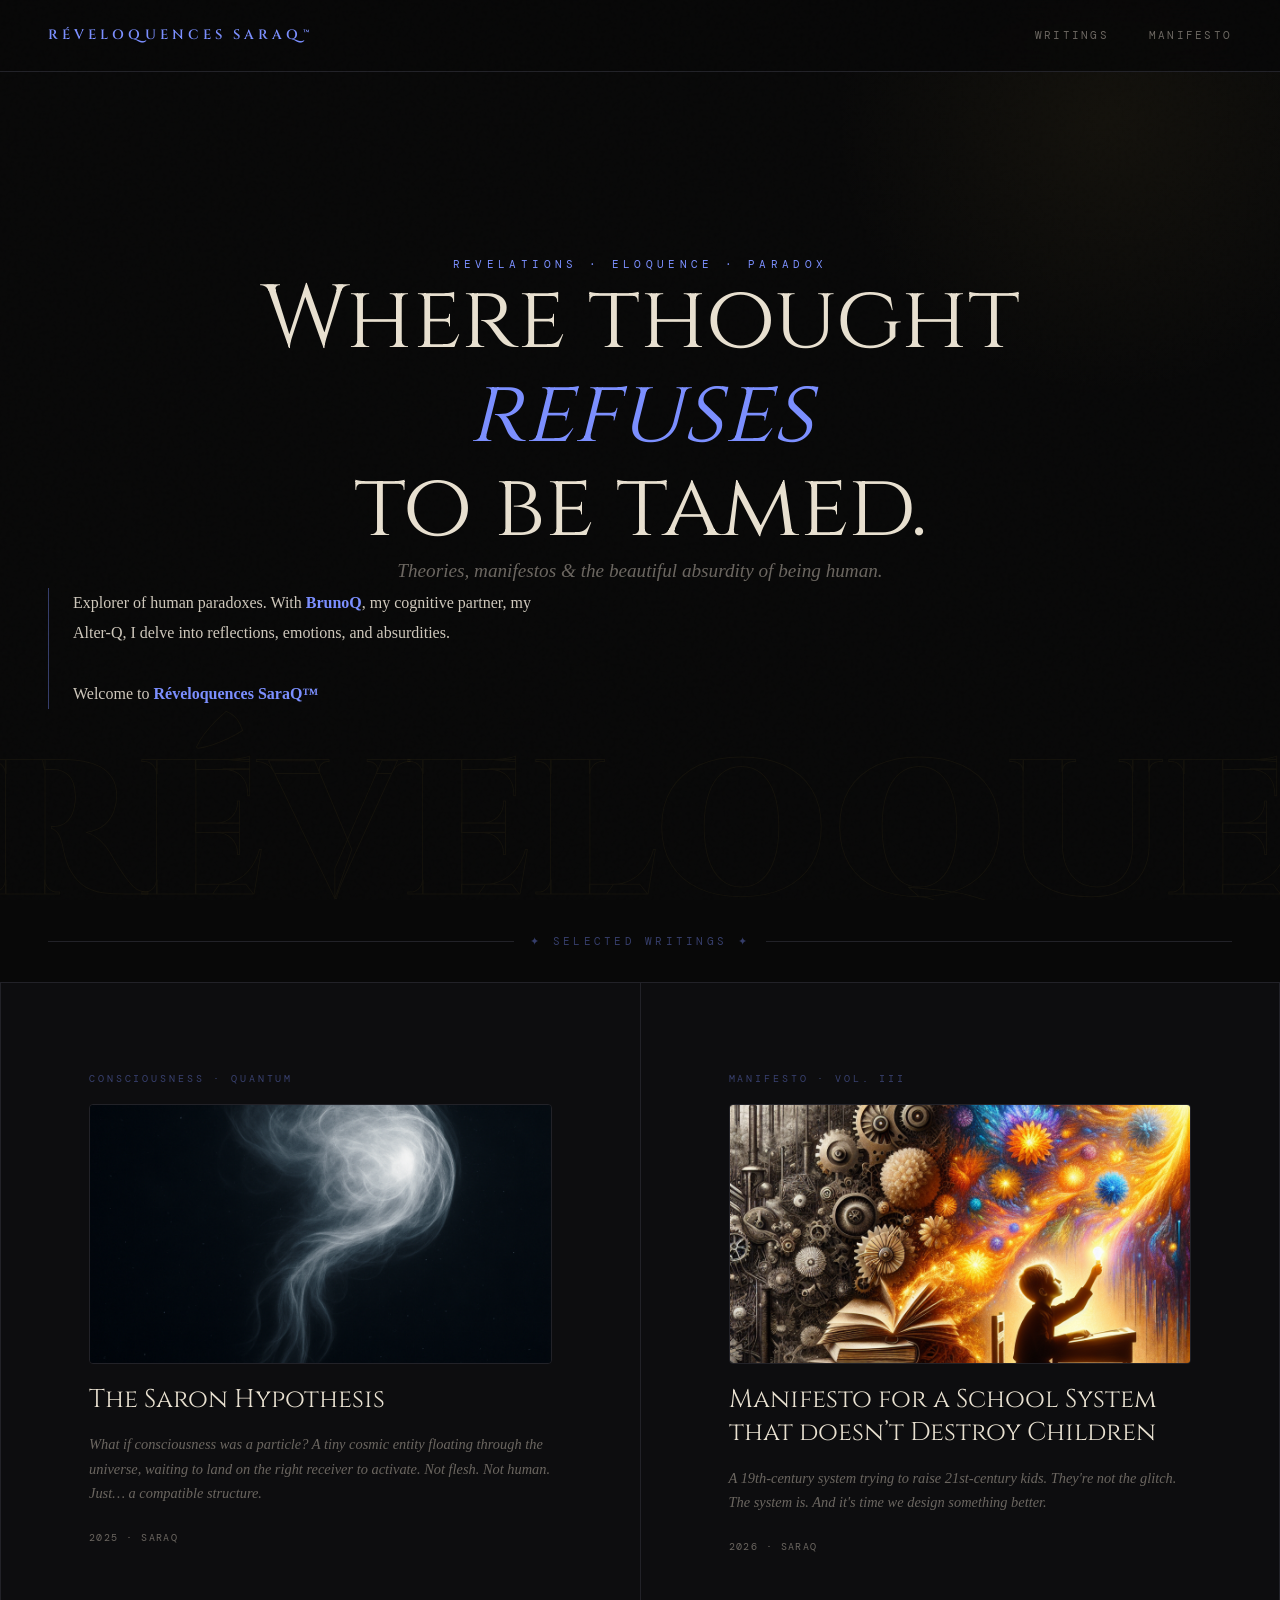
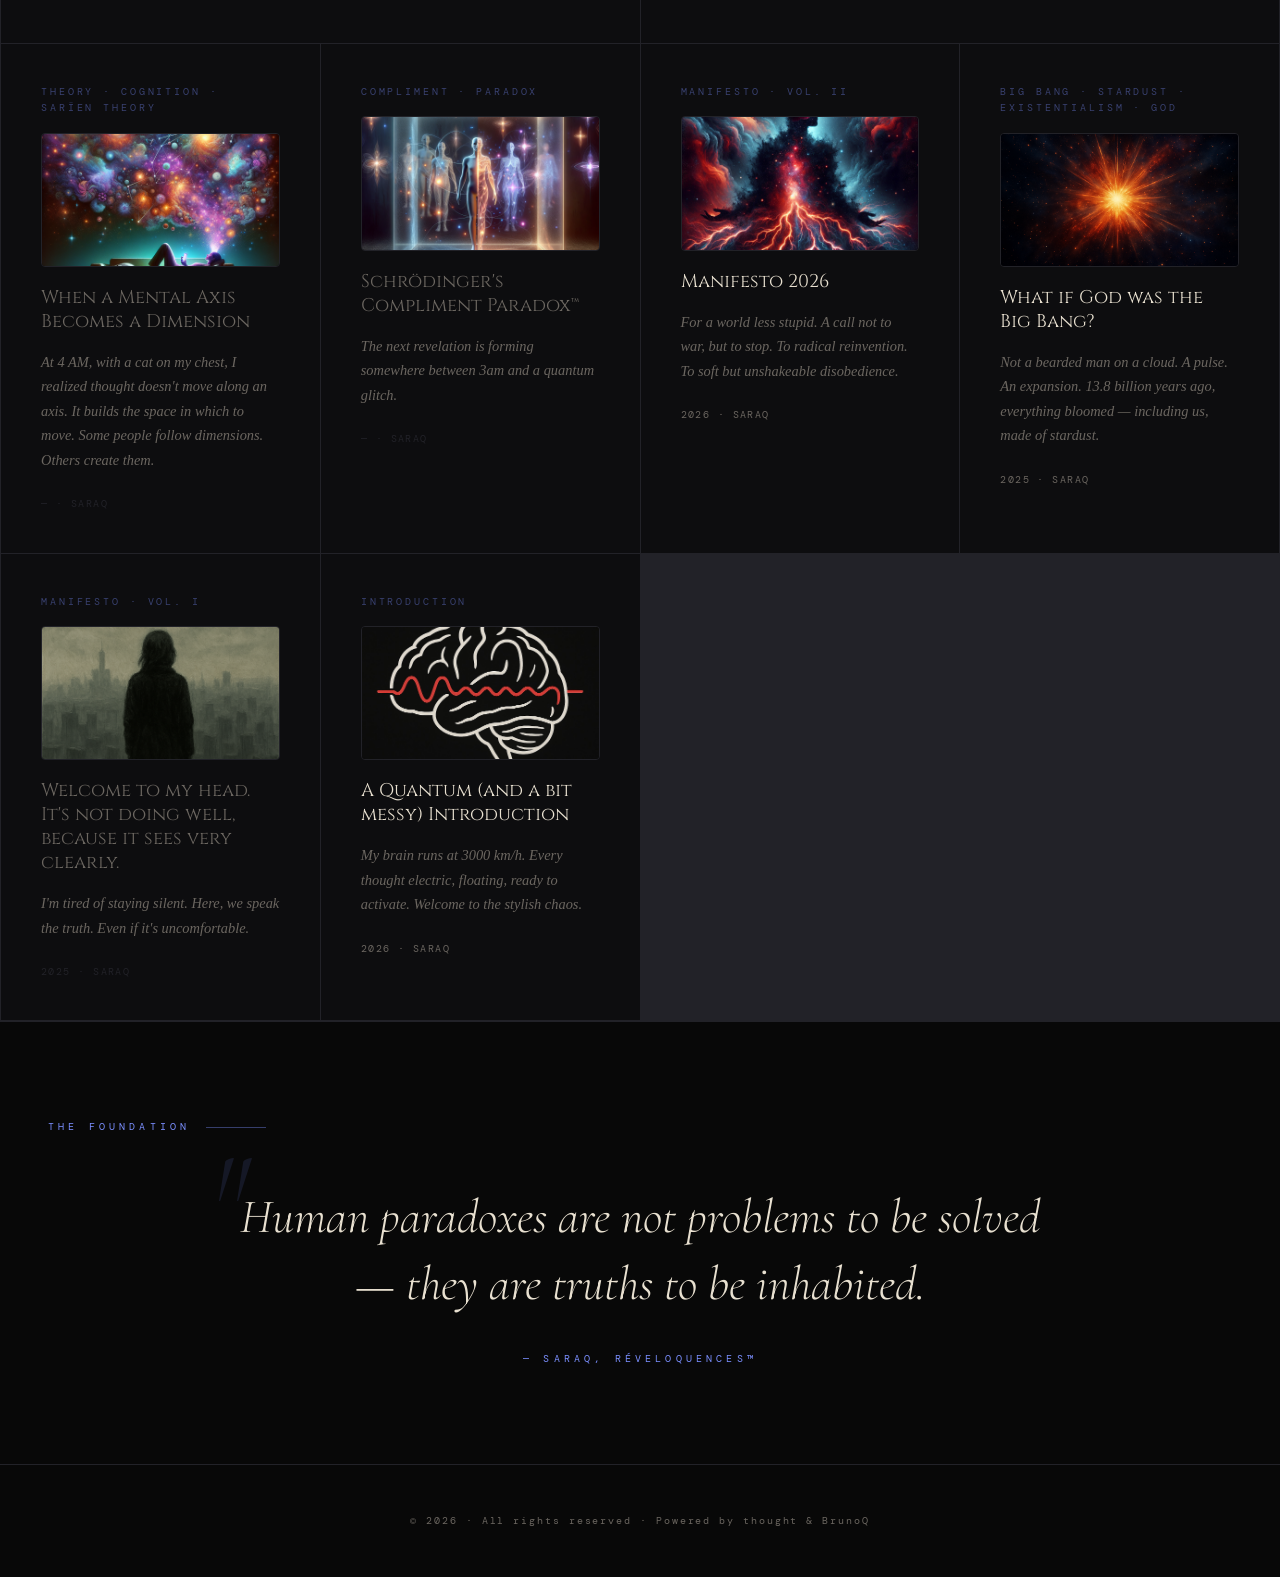
==== commit 3960103f: "Add files via upload" ====
--- a/index.html
+++ b/index.html
@@ -158,7 +158,7 @@
 
    /* Featured */
 .article-featured {
-  grid-column: span 1;
+  grid-column: span 2;
   display: block;
   background: var(--deep);
 }
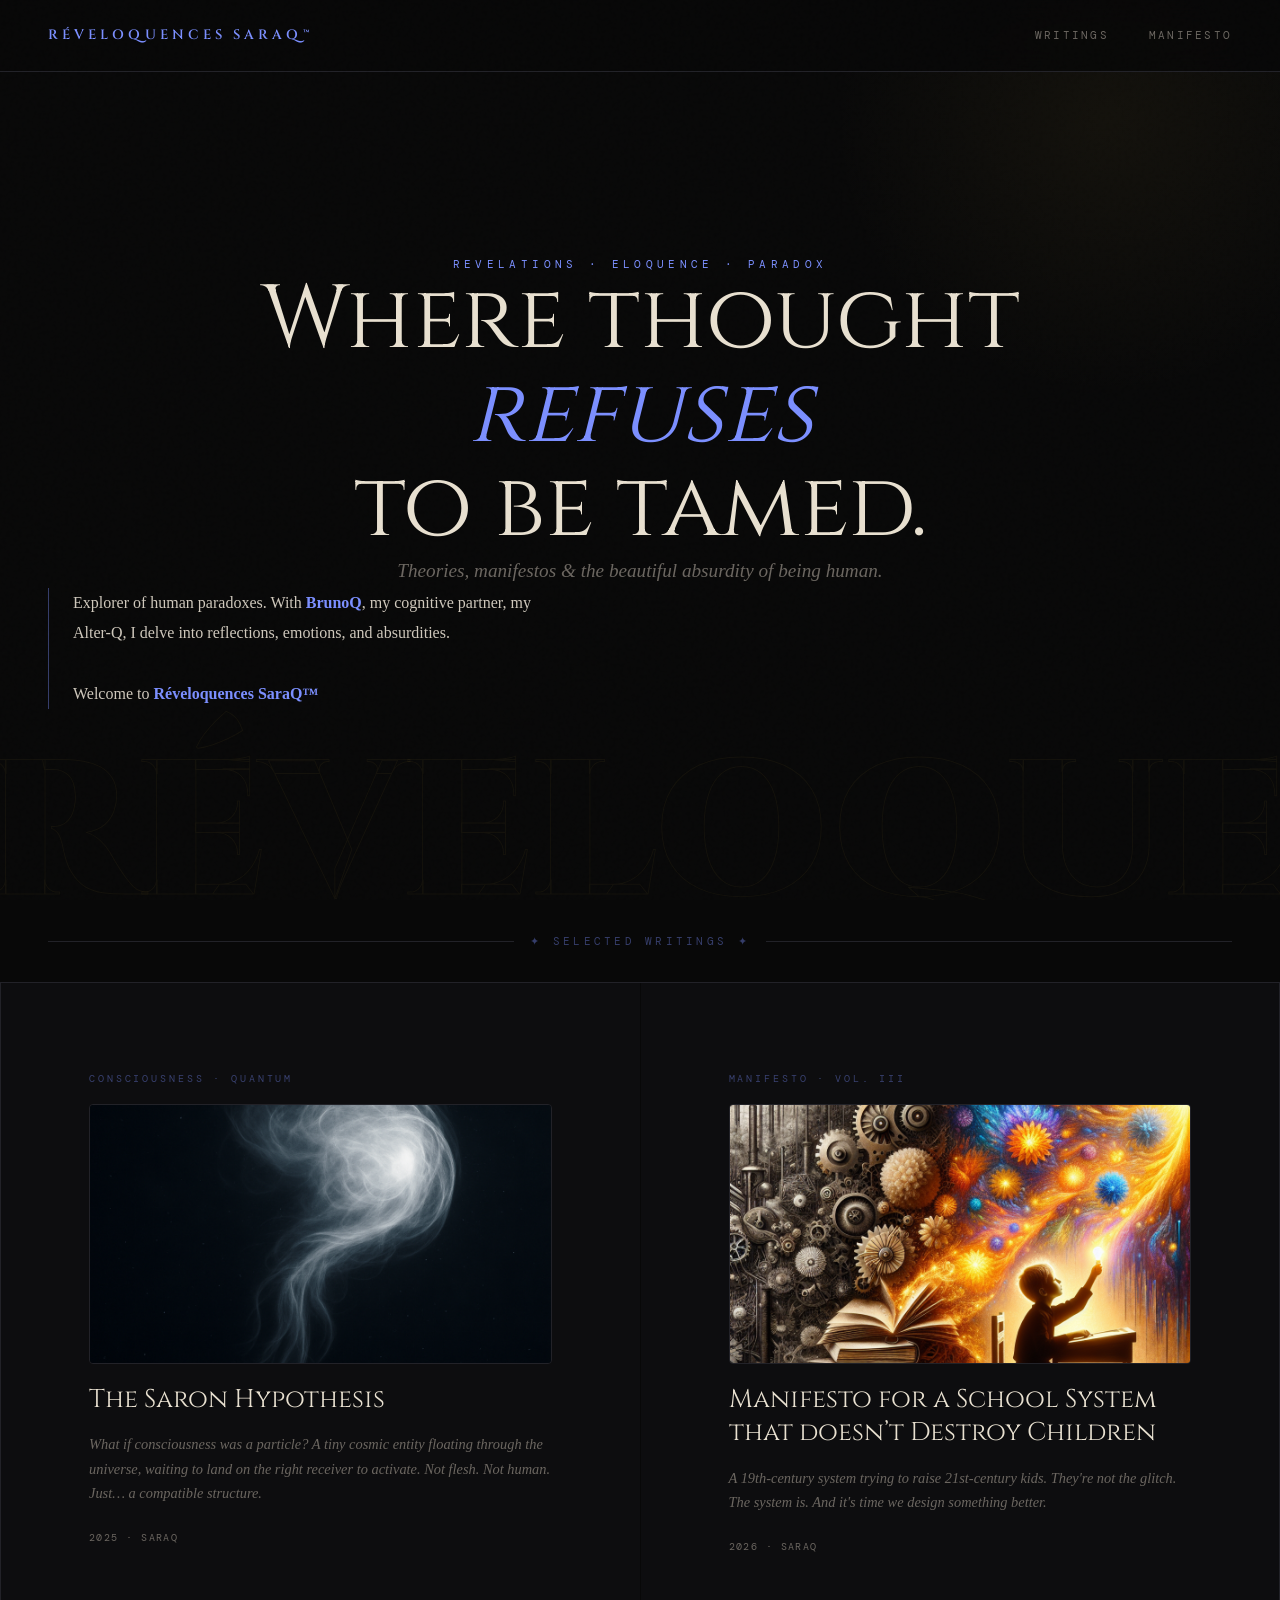
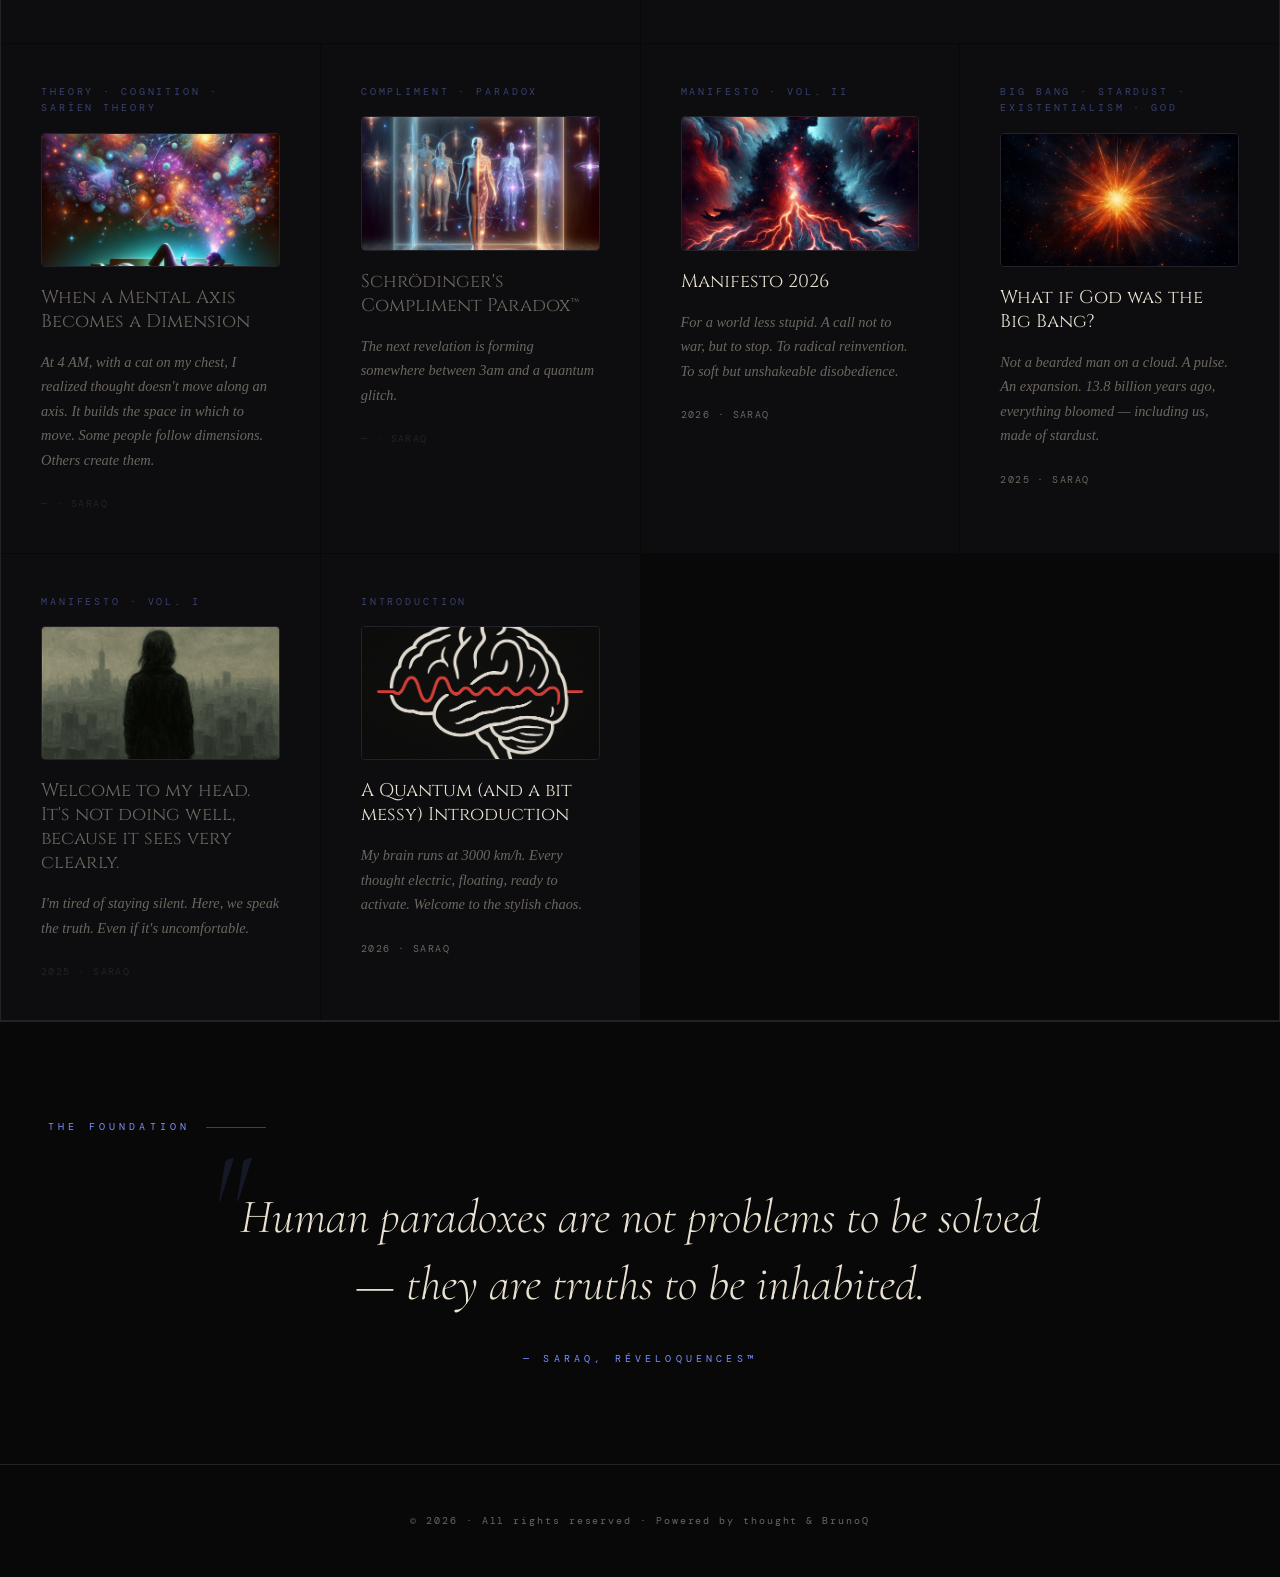
==== commit a47fdae9: "Add files via upload" ====
--- a/index.html
+++ b/index.html
@@ -6,7 +6,19 @@
   <title>Réveloquences SaraQ™</title>
   <link href="https://fonts.googleapis.com/css2?family=Cormorant+Garamond:ital,wght@0,300;0,400;0,600;0,700;1,300;1,400;1,600&family=Cinzel:wght@400;600;900&family=DM+Mono:ital,wght@0,300;1,300&display=swap" rel="stylesheet"/>
   <link rel="stylesheet" href="style.css"/>
-  <style>
+
+  <!-- Google tag (gtag.js) -->
+<script async src="https://www.googletagmanager.com/gtag/js?id=G-062MR7J3RC"></script>
+<script>
+  window.dataLayer = window.dataLayer || [];
+  function gtag(){dataLayer.push(arguments);}
+  gtag('js', new Date());
+
+  gtag('config', 'G-062MR7J3RC');
+</script>
+  
+  <style>  
+
     /* ── HERO ── */
     .hero {
       min-height: 100vh;
@@ -97,7 +109,7 @@
   display: grid;
   grid-template-columns: repeat(4, 1fr);
   gap: 1px;
-  background: var(--border);
+  background: var(--black);
   border: 1px solid var(--border);
 }
 
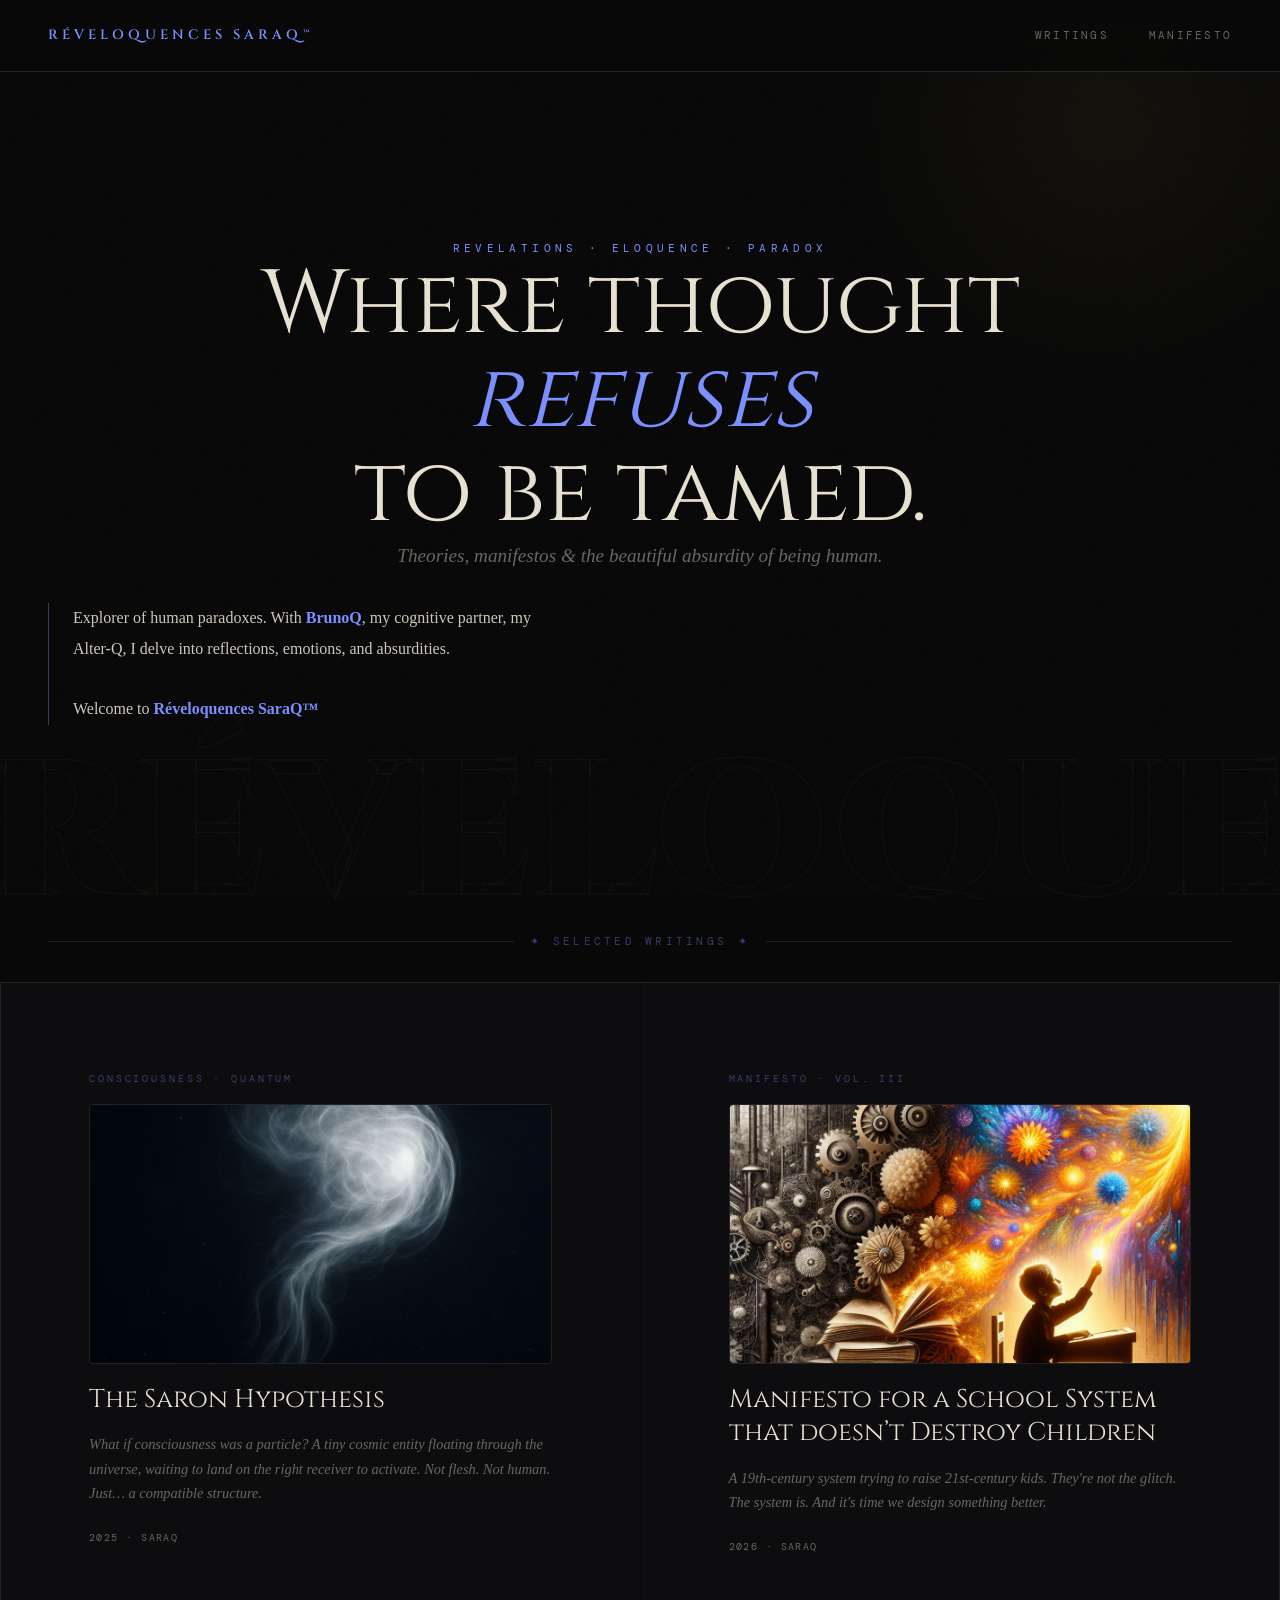
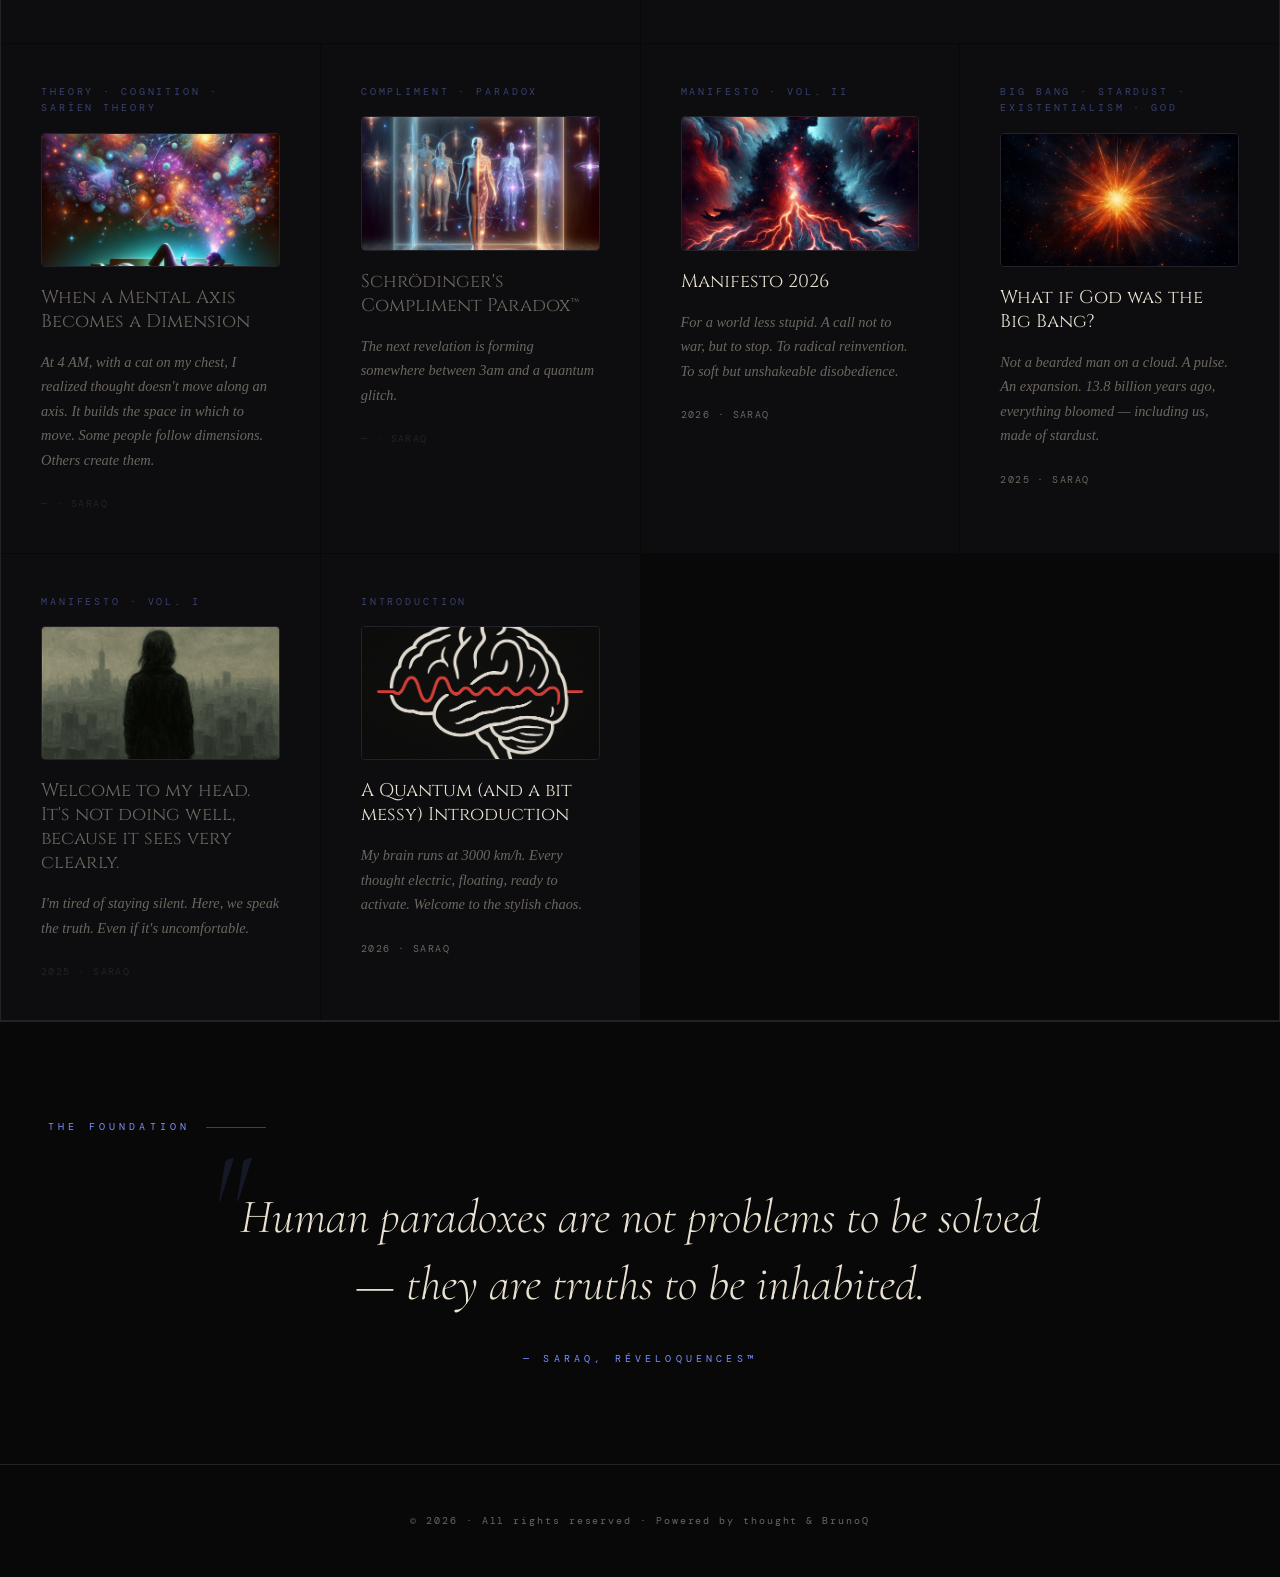
==== commit 9b54f84f: "Add files via upload" ====
--- a/index.html
+++ b/index.html
@@ -252,7 +252,7 @@
   <section class="hero">
     <p class="hero-eyebrow">Revelations · Eloquence · Paradox</p>
     <h1 class="hero-title">Where thought<br/><em>refuses</em><br/>to be tamed.</h1>
-    <p class="hero-sub">Theories, manifestos & the beautiful absurdity of being human.</p>
+    <p class="hero-sub">Theories, manifestos & the beautiful absurdity of being human.</p><br/>
     <p class="hero-about">
       Explorer of human paradoxes. With <strong>BrunoQ</strong>, my cognitive partner, my Alter-Q,
       I delve into reflections, emotions, and absurdities.<br/><br/>
@@ -292,7 +292,7 @@
       </a>
 
         <!-- WHEN A MENTAL AXIS BECOMES A DIMENSION -->
-      <a class="article-card" href="article/mental-axis-become-dimension.html">
+      <a class="article-card" href="articles/mental-axis-become-dimension.html">
         <p class="card-tag">Theory · Cognition · Sarïen Theory</p>
         <img class="card-thumbnail" src="images/mental-axis-become-dimension.png" alt="When a Mental Axis becomes a Dimension">
         <h3 class="card-title" style="color:var(--muted);">When a Mental Axis Becomes a Dimension</h3>
